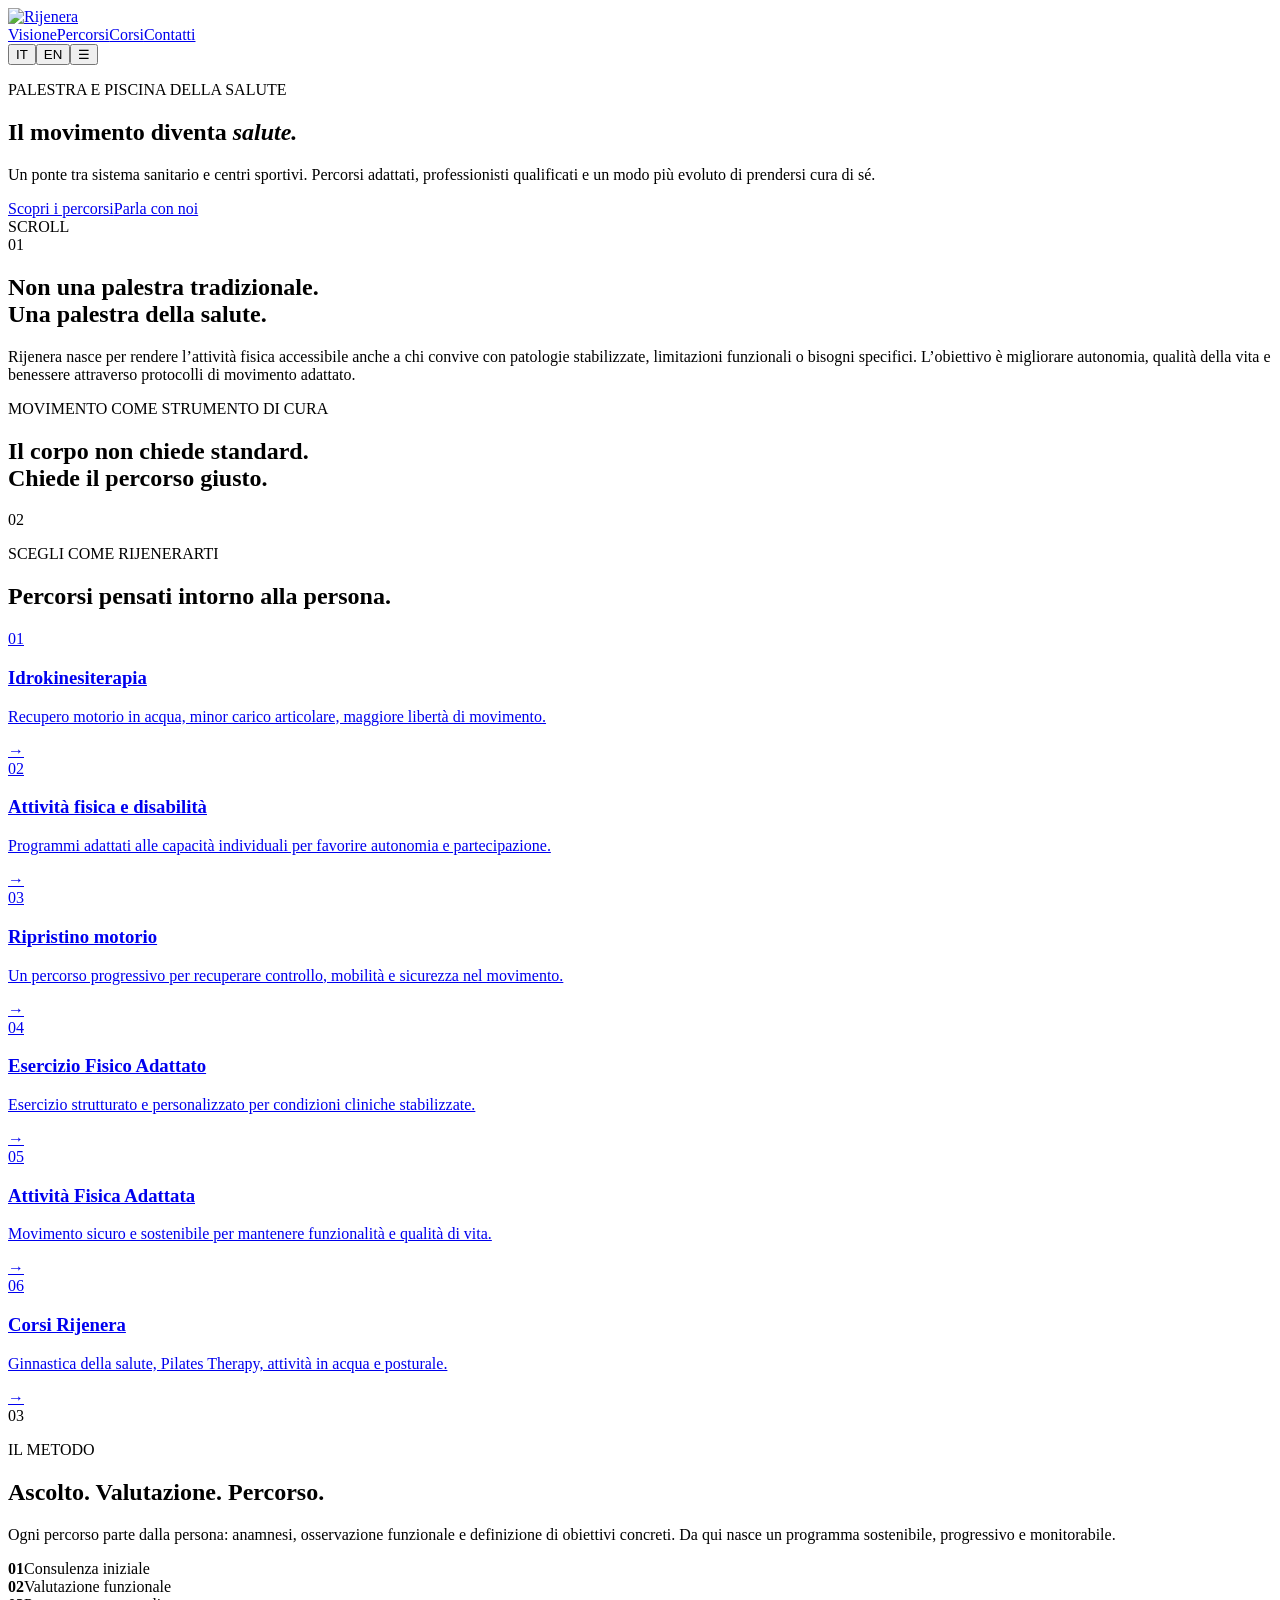
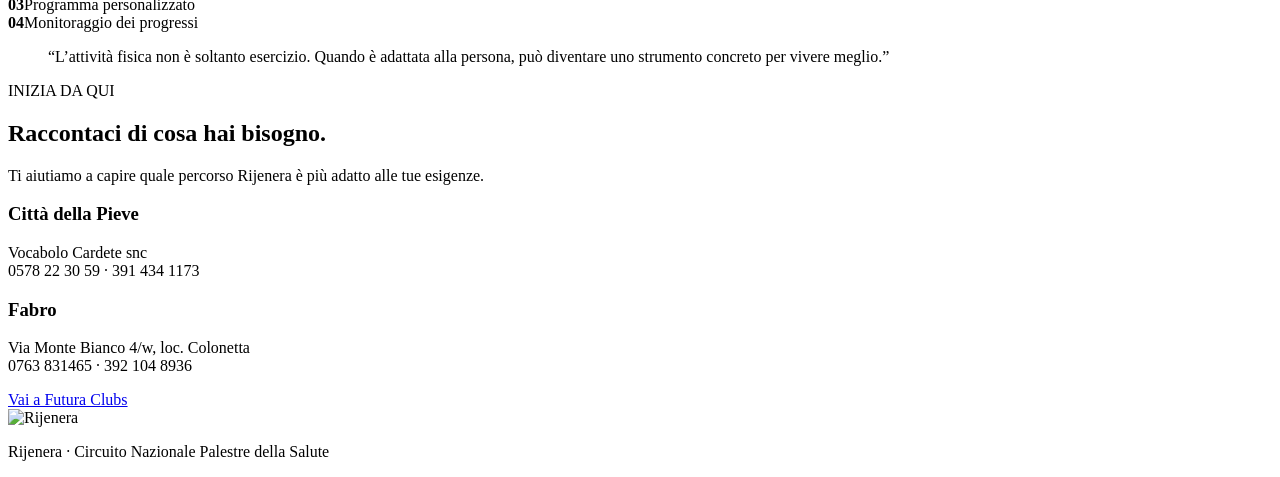
==== index.html @ 52d04d2e "Create Rijenera bilingual immersive homepage" ====
<!doctype html><html lang="it"><head><meta charset="utf-8"><meta name="viewport" content="width=device-width,initial-scale=1"><meta name="description" content="Rijenera - Palestra e Piscina della Salute. Attività fisica adattata, esercizio fisico adattato, idrokinesiterapia e percorsi di ripristino motorio."><title>Rijenera | Palestra della Salute</title><link rel="preconnect" href="https://fonts.googleapis.com"><link rel="preconnect" href="https://fonts.gstatic.com" crossorigin><link href="https://fonts.googleapis.com/css2?family=Manrope:wght@400;500;600;700;800&family=Playfair+Display:ital,wght@0,700;1,700&display=swap" rel="stylesheet"><link rel="stylesheet" href="assets/css/style.css"></head><body><header class="site-header"><a class="brand" href="index.html"><img src="assets/img/rijenera-logo.svg" alt="Rijenera"></a><nav class="desktop-nav"><a href="#vision" data-i18n="nav_vision">Visione</a><a href="#percorsi" data-i18n="nav_paths">Percorsi</a><a href="corsi.html" data-i18n="nav_courses">Corsi</a><a href="#contatti" data-i18n="nav_contact">Contatti</a></nav><div class="header-actions"><button class="lang active" data-lang="it">IT</button><button class="lang" data-lang="en">EN</button><button class="menu-toggle" aria-label="Menu">☰</button></div></header><main><section class="hero"><div class="hero-media" aria-hidden="true"></div><div class="hero-overlay"></div><div class="hero-content reveal"><p class="eyebrow" data-i18n="hero_eyebrow">PALESTRA E PISCINA DELLA SALUTE</p><h1 data-i18n="hero_title">Il movimento diventa <em>salute.</em></h1><p class="hero-copy" data-i18n="hero_text">Un ponte tra sistema sanitario e centri sportivi. Percorsi adattati, professionisti qualificati e un modo più evoluto di prendersi cura di sé.</p><div class="hero-cta"><a class="btn btn-primary" href="#percorsi" data-i18n="hero_cta1">Scopri i percorsi</a><a class="btn btn-ghost" href="#contatti" data-i18n="hero_cta2">Parla con noi</a></div></div><div class="scroll-cue">SCROLL</div></section><section id="vision" class="statement section-pad"><div class="statement-grid"><div class="reveal"><span class="section-index">01</span><h2 data-i18n="vision_title">Non una palestra tradizionale.<br><span>Una palestra della salute.</span></h2></div><div class="reveal delay"><p data-i18n="vision_text">Rijenera nasce per rendere l’attività fisica accessibile anche a chi convive con patologie stabilizzate, limitazioni funzionali o bisogni specifici. L’obiettivo è migliorare autonomia, qualità della vita e benessere attraverso protocolli di movimento adattato.</p></div></div></section><section class="parallax-band" style="--bg:url('https://images.unsplash.com/photo-1576091160399-112ba8d25d1d?auto=format&fit=crop&w=1800&q=85')"><div class="band-overlay"></div><div class="band-copy reveal"><p class="eyebrow" data-i18n="band_eyebrow">MOVIMENTO COME STRUMENTO DI CURA</p><h2 data-i18n="band_title">Il corpo non chiede standard.<br>Chiede il percorso giusto.</h2></div></section><section id="percorsi" class="paths section-pad"><div class="section-head reveal"><span class="section-index">02</span><p class="eyebrow" data-i18n="paths_eyebrow">SCEGLI COME RIJENERARTI</p><h2 data-i18n="paths_title">Percorsi pensati intorno alla persona.</h2></div><div class="cards"><a class="path-card reveal" href="idrokinesiterapia.html"><div class="card-img" style="background-image:url('https://images.unsplash.com/photo-1600965962102-9d260a71890d?auto=format&fit=crop&w=1200&q=85')"></div><div class="card-body"><span>01</span><h3 data-i18n="card_hydro">Idrokinesiterapia</h3><p data-i18n="card_hydro_text">Recupero motorio in acqua, minor carico articolare, maggiore libertà di movimento.</p><strong>→</strong></div></a><a class="path-card reveal delay" href="disabilita.html"><div class="card-img" style="background-image:url('https://images.unsplash.com/photo-1571019614242-c5c5dee9f50b?auto=format&fit=crop&w=1200&q=85')"></div><div class="card-body"><span>02</span><h3 data-i18n="card_disability">Attività fisica e disabilità</h3><p data-i18n="card_disability_text">Programmi adattati alle capacità individuali per favorire autonomia e partecipazione.</p><strong>→</strong></div></a><a class="path-card reveal" href="ripristino-motorio.html"><div class="card-img" style="background-image:url('https://images.unsplash.com/photo-1518611012118-696072aa579a?auto=format&fit=crop&w=1200&q=85')"></div><div class="card-body"><span>03</span><h3 data-i18n="card_motor">Ripristino motorio</h3><p data-i18n="card_motor_text">Un percorso progressivo per recuperare controllo, mobilità e sicurezza nel movimento.</p><strong>→</strong></div></a><a class="path-card reveal delay" href="efa.html"><div class="card-img" style="background-image:url('https://images.unsplash.com/photo-1517836357463-d25dfeac3438?auto=format&fit=crop&w=1200&q=85')"></div><div class="card-body"><span>04</span><h3 data-i18n="card_efa">Esercizio Fisico Adattato</h3><p data-i18n="card_efa_text">Esercizio strutturato e personalizzato per condizioni cliniche stabilizzate.</p><strong>→</strong></div></a><a class="path-card reveal" href="afa.html"><div class="card-img" style="background-image:url('https://images.unsplash.com/photo-1549576490-b0b4831ef60a?auto=format&fit=crop&w=1200&q=85')"></div><div class="card-body"><span>05</span><h3 data-i18n="card_afa">Attività Fisica Adattata</h3><p data-i18n="card_afa_text">Movimento sicuro e sostenibile per mantenere funzionalità e qualità di vita.</p><strong>→</strong></div></a><a class="path-card reveal delay" href="corsi.html"><div class="card-img" style="background-image:url('https://images.unsplash.com/photo-1571019613454-1cb2f99b2d8b?auto=format&fit=crop&w=1200&q=85')"></div><div class="card-body"><span>06</span><h3 data-i18n="card_courses">Corsi Rijenera</h3><p data-i18n="card_courses_text">Ginnastica della salute, Pilates Therapy, attività in acqua e posturale.</p><strong>→</strong></div></a></div></section><section class="split-feature"><div class="split-img" style="background-image:url('https://images.unsplash.com/photo-1573497491208-6b1acb260507?auto=format&fit=crop&w=1400&q=85')"></div><div class="split-copy reveal"><span class="section-index">03</span><p class="eyebrow" data-i18n="method_eyebrow">IL METODO</p><h2 data-i18n="method_title">Ascolto. Valutazione. Percorso.</h2><p data-i18n="method_text">Ogni percorso parte dalla persona: anamnesi, osservazione funzionale e definizione di obiettivi concreti. Da qui nasce un programma sostenibile, progressivo e monitorabile.</p><div class="method-list"><div><b>01</b><span data-i18n="method_1">Consulenza iniziale</span></div><div><b>02</b><span data-i18n="method_2">Valutazione funzionale</span></div><div><b>03</b><span data-i18n="method_3">Programma personalizzato</span></div><div><b>04</b><span data-i18n="method_4">Monitoraggio dei progressi</span></div></div></div></section><section class="quote-section section-pad"><blockquote class="reveal" data-i18n="quote">“L’attività fisica non è soltanto esercizio. Quando è adattata alla persona, può diventare uno strumento concreto per vivere meglio.”</blockquote></section><section id="contatti" class="contact section-pad"><div class="contact-grid"><div class="reveal"><p class="eyebrow" data-i18n="contact_eyebrow">INIZIA DA QUI</p><h2 data-i18n="contact_title">Raccontaci di cosa hai bisogno.</h2><p data-i18n="contact_text">Ti aiutiamo a capire quale percorso Rijenera è più adatto alle tue esigenze.</p></div><div class="locations reveal delay"><div><h3>Città della Pieve</h3><p>Vocabolo Cardete snc<br>0578 22 30 59 · 391 434 1173</p></div><div><h3>Fabro</h3><p>Via Monte Bianco 4/w, loc. Colonetta<br>0763 831465 · 392 104 8936</p></div><a class="btn btn-primary" href="https://www.futuraclubs.it" target="_blank" rel="noopener" data-i18n="contact_cta">Vai a Futura Clubs</a></div></div></section></main><footer><img src="assets/img/rijenera-logo.svg" alt="Rijenera"><p>Rijenera · Circuito Nazionale Palestre della Salute</p></footer><script src="assets/js/app.js"></script></body></html>
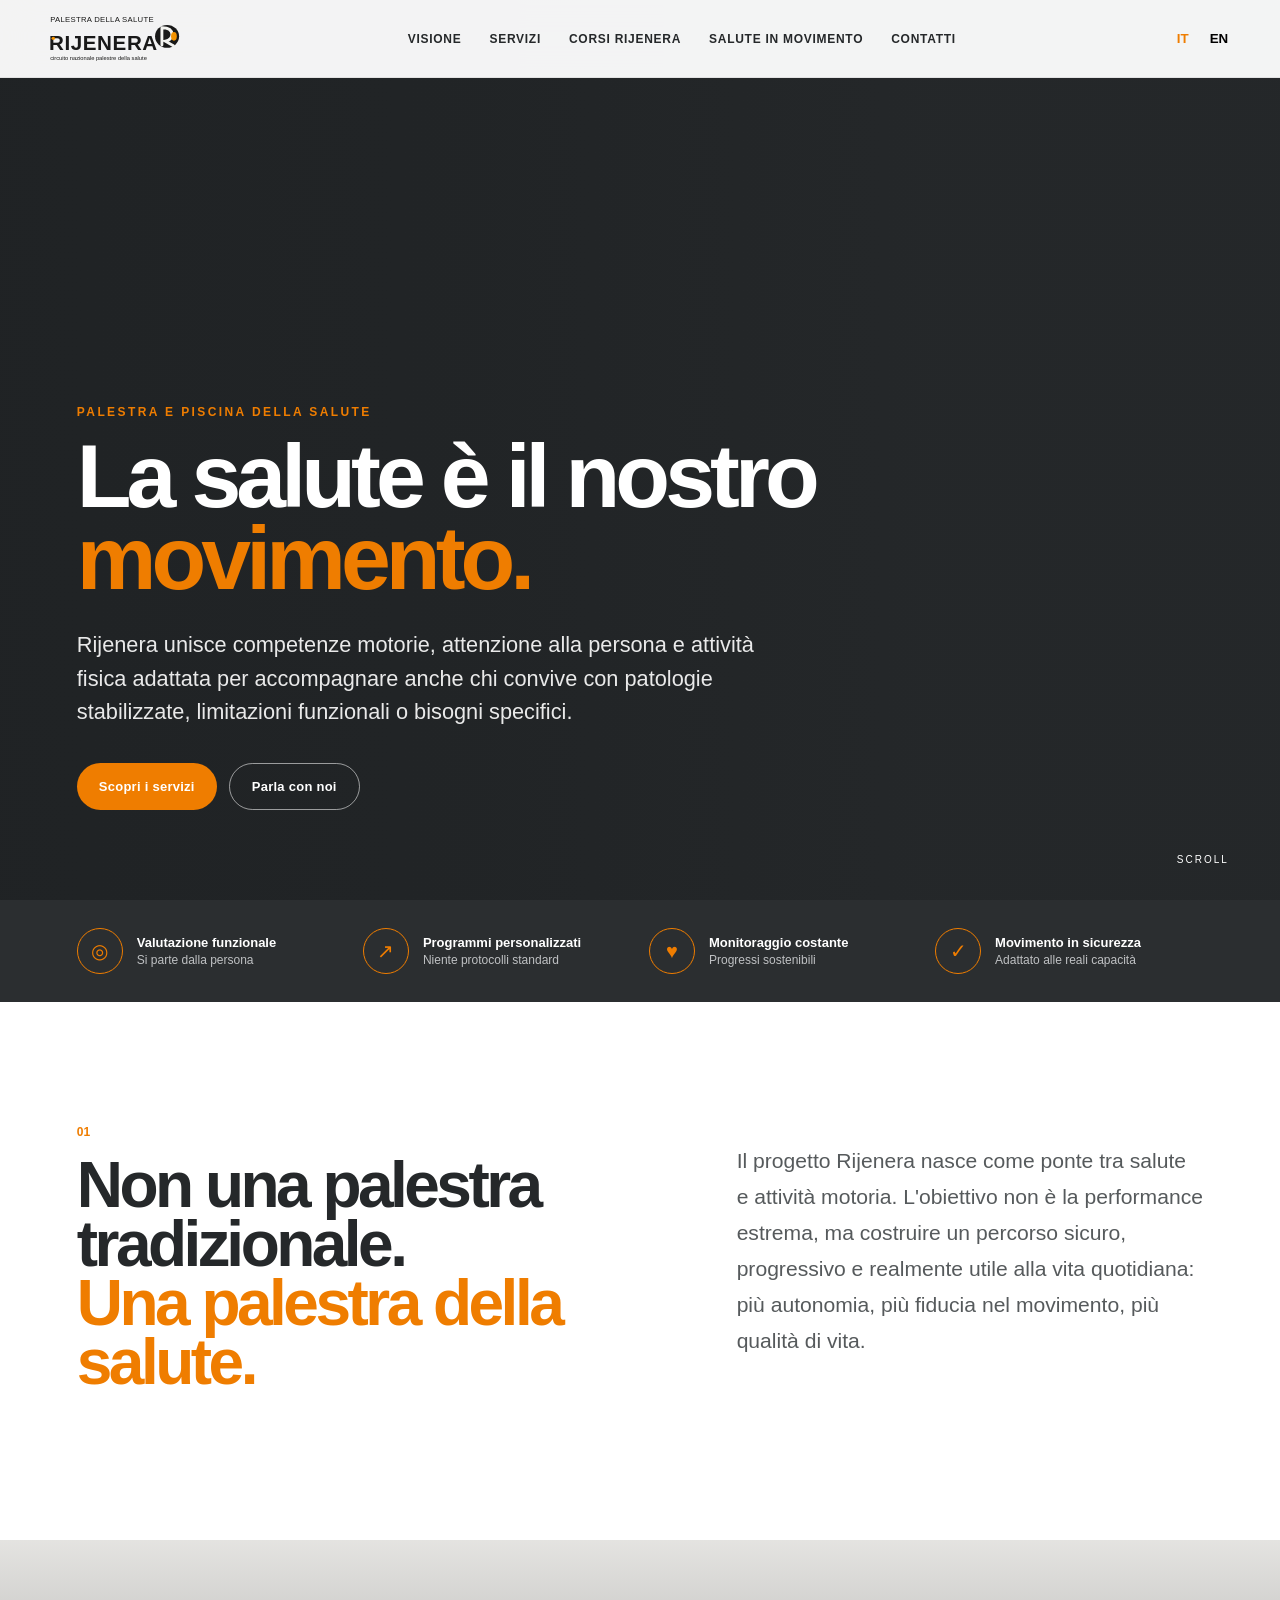
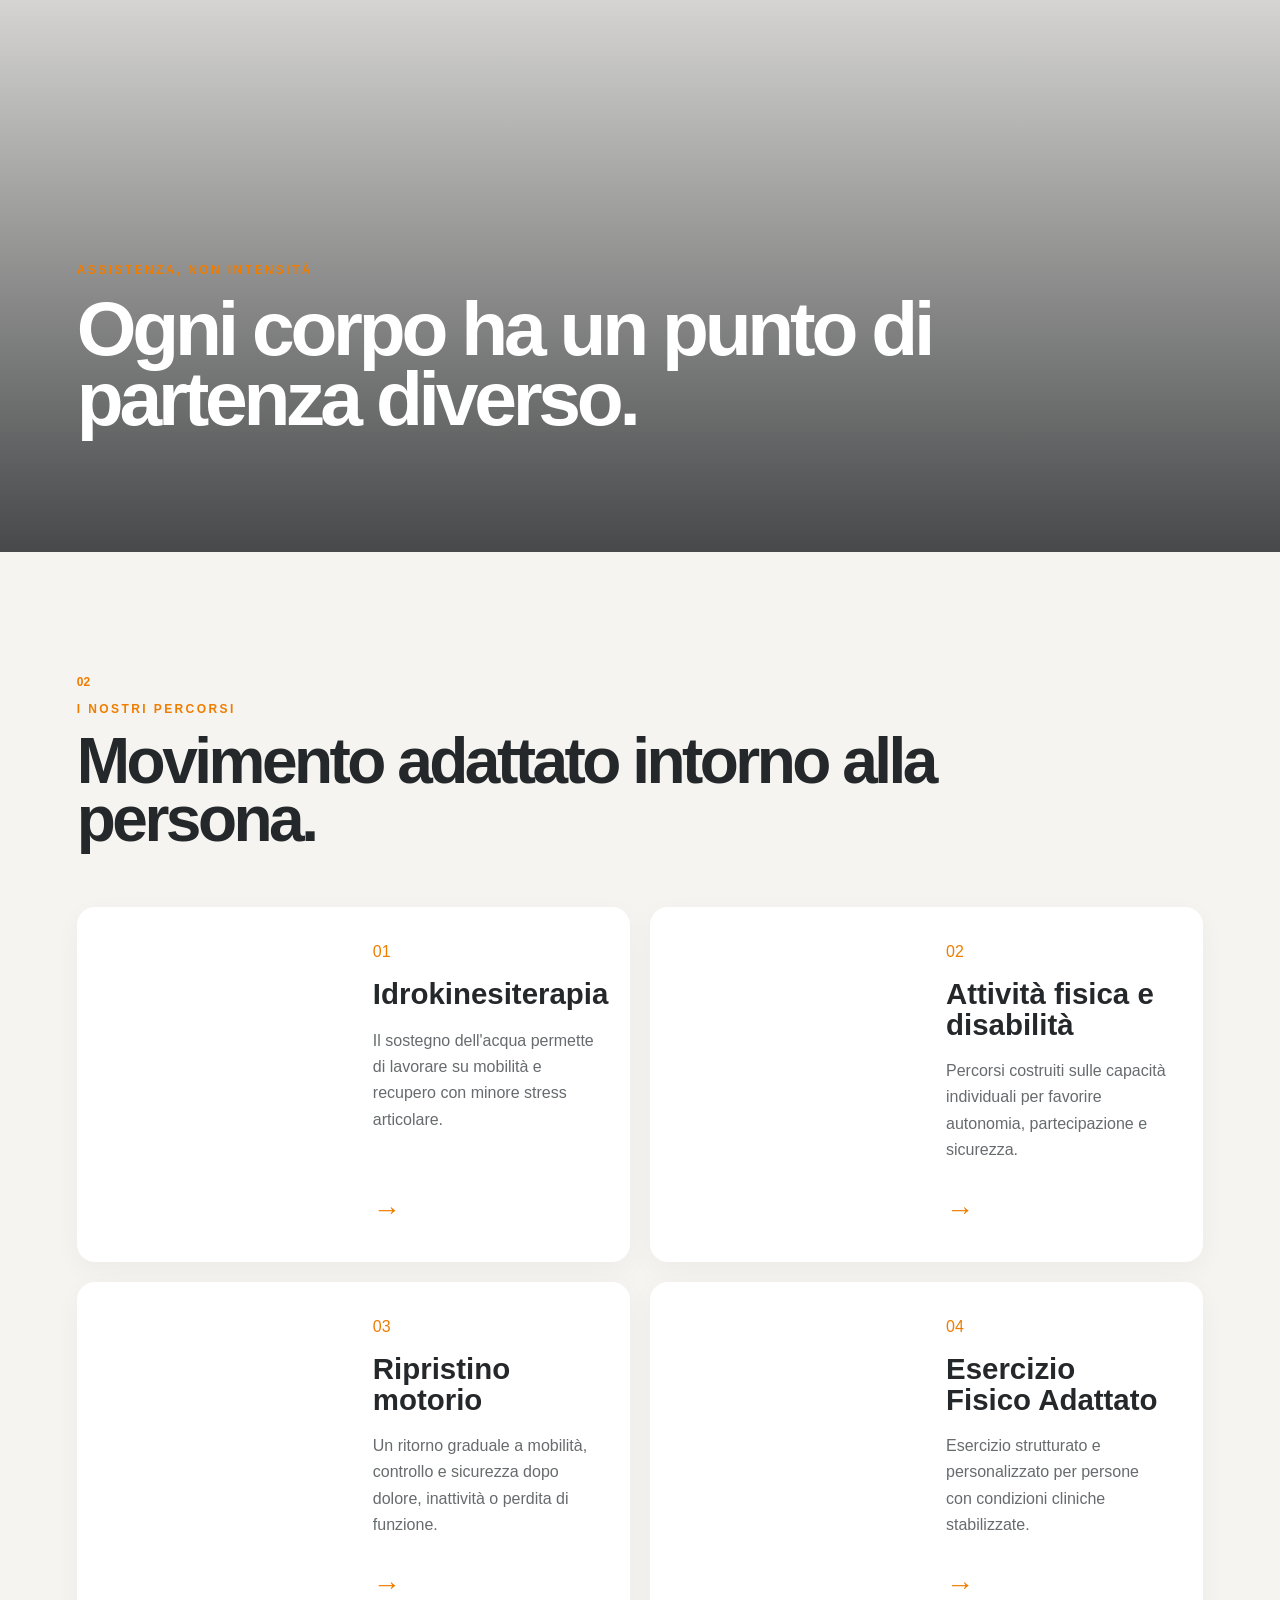
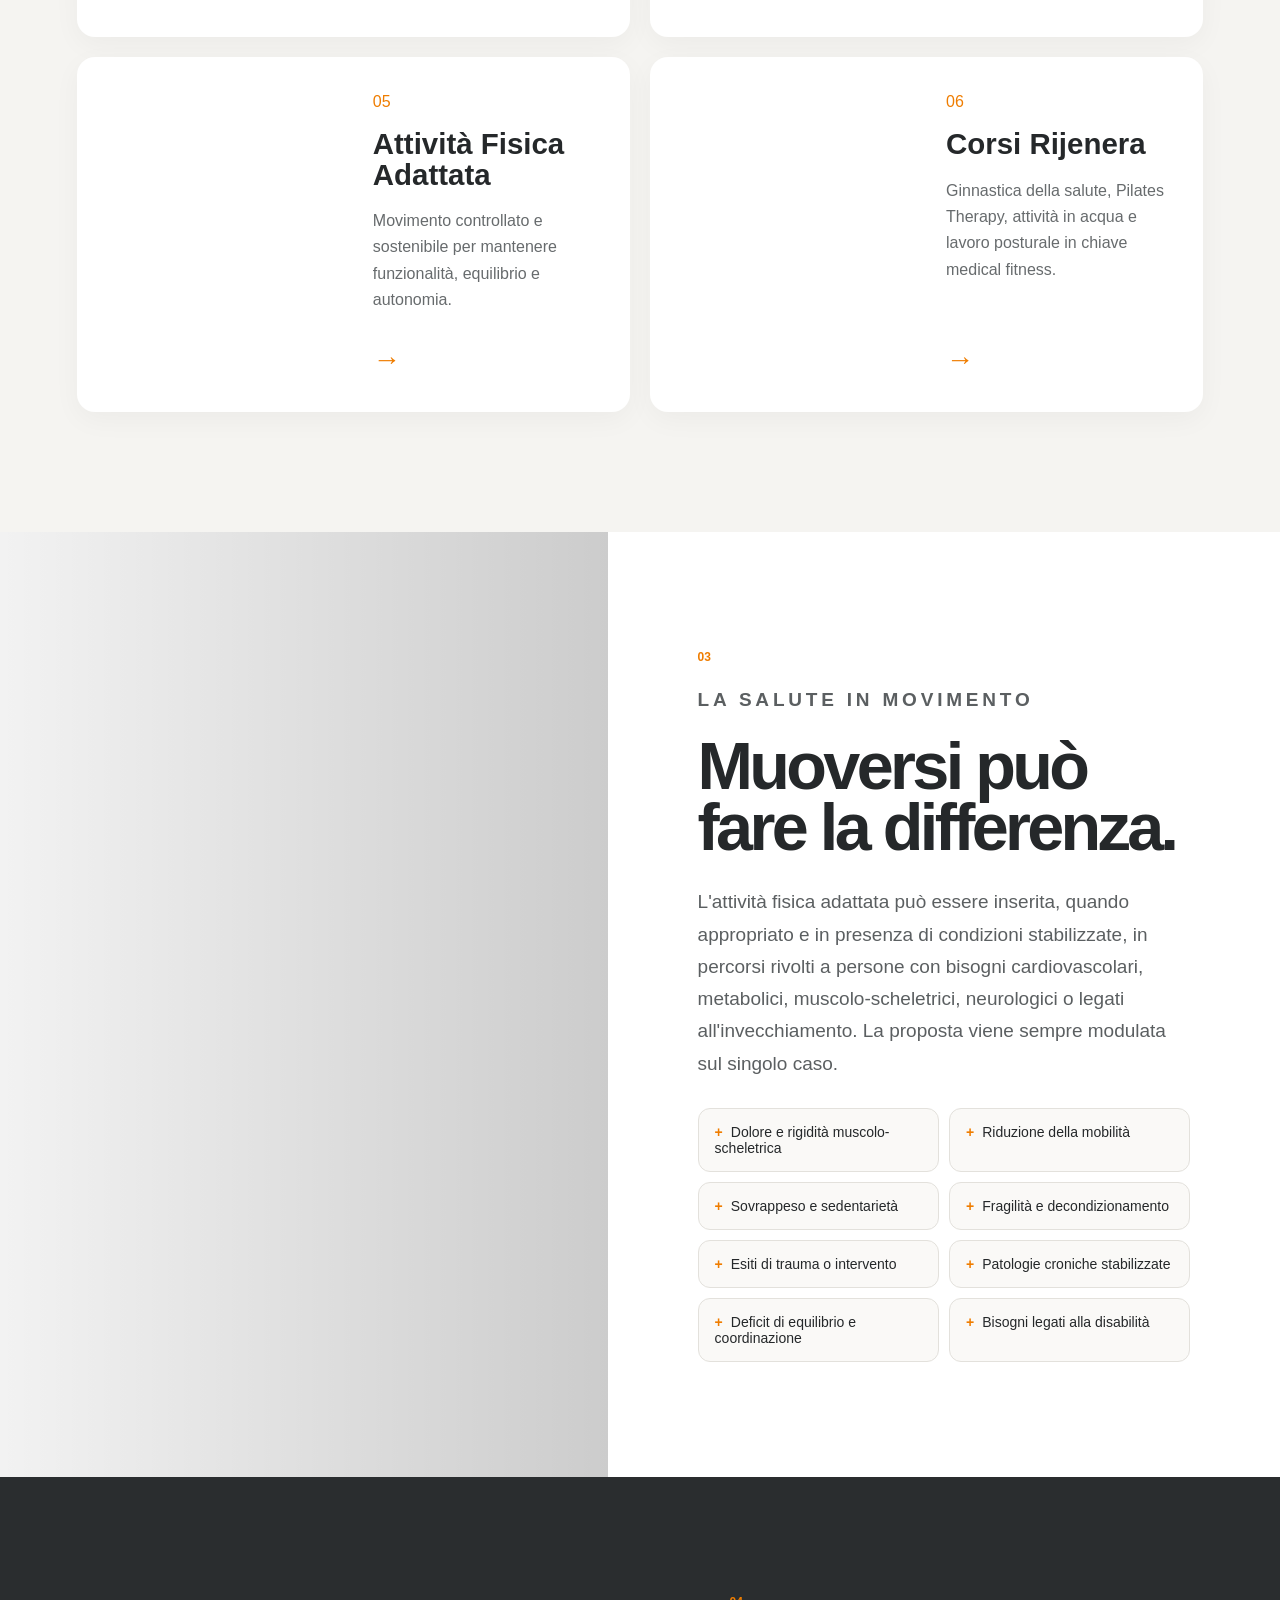
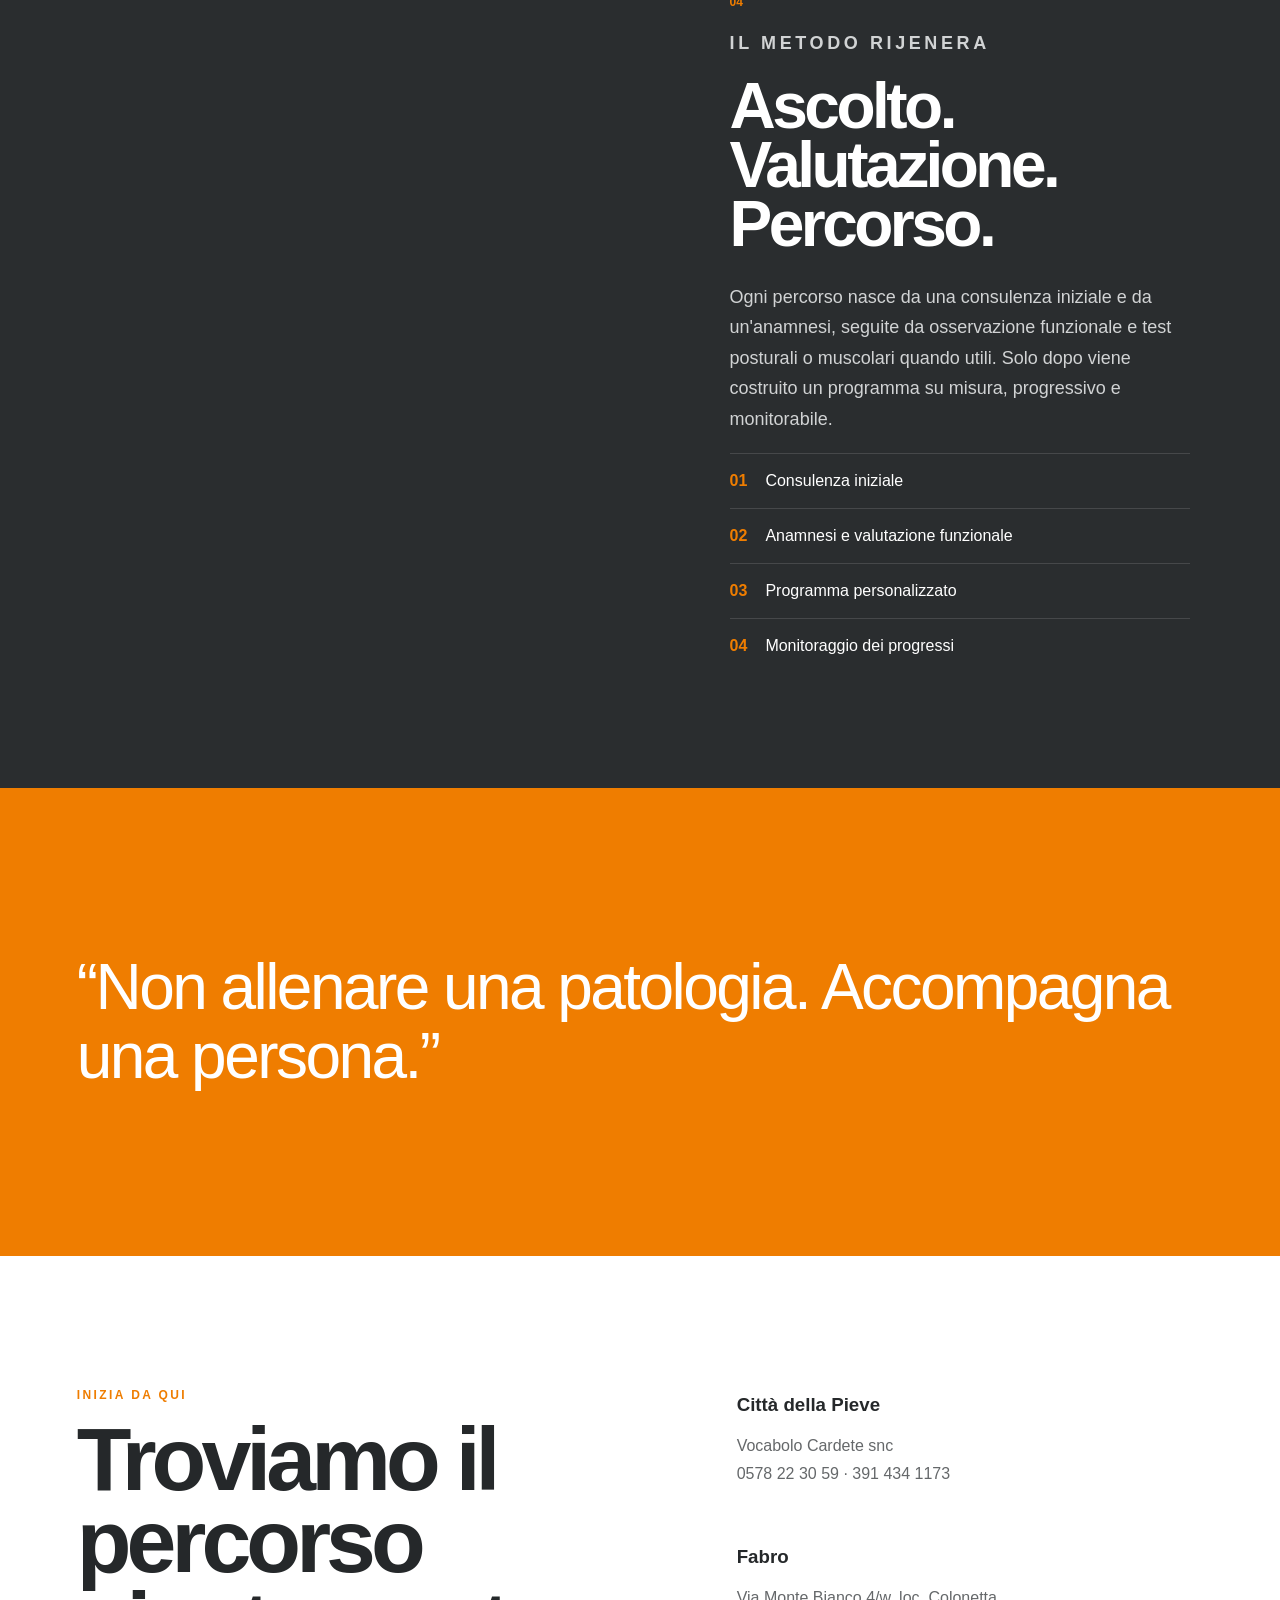
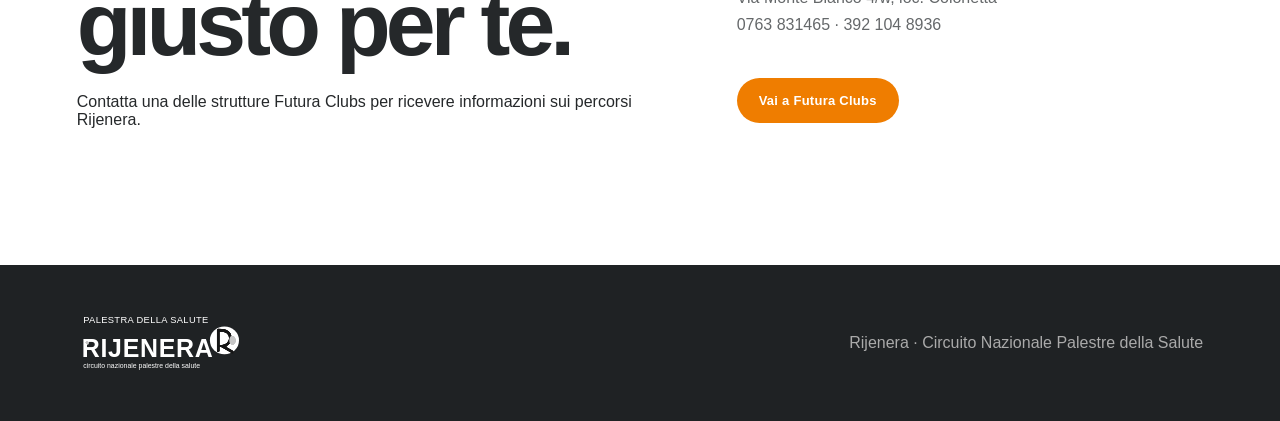
==== commit 08e08cca: "Rebuild homepage around assisted wellness and health movement" ====
--- a/index.html
+++ b/index.html
@@ -1 +1 @@
-<!doctype html><html lang="it"><head><meta charset="utf-8"><meta name="viewport" content="width=device-width,initial-scale=1"><meta name="description" content="Rijenera - Palestra e Piscina della Salute. Attività fisica adattata, esercizio fisico adattato, idrokinesiterapia e percorsi di ripristino motorio."><title>Rijenera | Palestra della Salute</title><link rel="preconnect" href="https://fonts.googleapis.com"><link rel="preconnect" href="https://fonts.gstatic.com" crossorigin><link href="https://fonts.googleapis.com/css2?family=Manrope:wght@400;500;600;700;800&family=Playfair+Display:ital,wght@0,700;1,700&display=swap" rel="stylesheet"><link rel="stylesheet" href="assets/css/style.css"></head><body><header class="site-header"><a class="brand" href="index.html"><img src="assets/img/rijenera-logo.svg" alt="Rijenera"></a><nav class="desktop-nav"><a href="#vision" data-i18n="nav_vision">Visione</a><a href="#percorsi" data-i18n="nav_paths">Percorsi</a><a href="corsi.html" data-i18n="nav_courses">Corsi</a><a href="#contatti" data-i18n="nav_contact">Contatti</a></nav><div class="header-actions"><button class="lang active" data-lang="it">IT</button><button class="lang" data-lang="en">EN</button><button class="menu-toggle" aria-label="Menu">☰</button></div></header><main><section class="hero"><div class="hero-media" aria-hidden="true"></div><div class="hero-overlay"></div><div class="hero-content reveal"><p class="eyebrow" data-i18n="hero_eyebrow">PALESTRA E PISCINA DELLA SALUTE</p><h1 data-i18n="hero_title">Il movimento diventa <em>salute.</em></h1><p class="hero-copy" data-i18n="hero_text">Un ponte tra sistema sanitario e centri sportivi. Percorsi adattati, professionisti qualificati e un modo più evoluto di prendersi cura di sé.</p><div class="hero-cta"><a class="btn btn-primary" href="#percorsi" data-i18n="hero_cta1">Scopri i percorsi</a><a class="btn btn-ghost" href="#contatti" data-i18n="hero_cta2">Parla con noi</a></div></div><div class="scroll-cue">SCROLL</div></section><section id="vision" class="statement section-pad"><div class="statement-grid"><div class="reveal"><span class="section-index">01</span><h2 data-i18n="vision_title">Non una palestra tradizionale.<br><span>Una palestra della salute.</span></h2></div><div class="reveal delay"><p data-i18n="vision_text">Rijenera nasce per rendere l’attività fisica accessibile anche a chi convive con patologie stabilizzate, limitazioni funzionali o bisogni specifici. L’obiettivo è migliorare autonomia, qualità della vita e benessere attraverso protocolli di movimento adattato.</p></div></div></section><section class="parallax-band" style="--bg:url('https://images.unsplash.com/photo-1576091160399-112ba8d25d1d?auto=format&fit=crop&w=1800&q=85')"><div class="band-overlay"></div><div class="band-copy reveal"><p class="eyebrow" data-i18n="band_eyebrow">MOVIMENTO COME STRUMENTO DI CURA</p><h2 data-i18n="band_title">Il corpo non chiede standard.<br>Chiede il percorso giusto.</h2></div></section><section id="percorsi" class="paths section-pad"><div class="section-head reveal"><span class="section-index">02</span><p class="eyebrow" data-i18n="paths_eyebrow">SCEGLI COME RIJENERARTI</p><h2 data-i18n="paths_title">Percorsi pensati intorno alla persona.</h2></div><div class="cards"><a class="path-card reveal" href="idrokinesiterapia.html"><div class="card-img" style="background-image:url('https://images.unsplash.com/photo-1600965962102-9d260a71890d?auto=format&fit=crop&w=1200&q=85')"></div><div class="card-body"><span>01</span><h3 data-i18n="card_hydro">Idrokinesiterapia</h3><p data-i18n="card_hydro_text">Recupero motorio in acqua, minor carico articolare, maggiore libertà di movimento.</p><strong>→</strong></div></a><a class="path-card reveal delay" href="disabilita.html"><div class="card-img" style="background-image:url('https://images.unsplash.com/photo-1571019614242-c5c5dee9f50b?auto=format&fit=crop&w=1200&q=85')"></div><div class="card-body"><span>02</span><h3 data-i18n="card_disability">Attività fisica e disabilità</h3><p data-i18n="card_disability_text">Programmi adattati alle capacità individuali per favorire autonomia e partecipazione.</p><strong>→</strong></div></a><a class="path-card reveal" href="ripristino-motorio.html"><div class="card-img" style="background-image:url('https://images.unsplash.com/photo-1518611012118-696072aa579a?auto=format&fit=crop&w=1200&q=85')"></div><div class="card-body"><span>03</span><h3 data-i18n="card_motor">Ripristino motorio</h3><p data-i18n="card_motor_text">Un percorso progressivo per recuperare controllo, mobilità e sicurezza nel movimento.</p><strong>→</strong></div></a><a class="path-card reveal delay" href="efa.html"><div class="card-img" style="background-image:url('https://images.unsplash.com/photo-1517836357463-d25dfeac3438?auto=format&fit=crop&w=1200&q=85')"></div><div class="card-body"><span>04</span><h3 data-i18n="card_efa">Esercizio Fisico Adattato</h3><p data-i18n="card_efa_text">Esercizio strutturato e personalizzato per condizioni cliniche stabilizzate.</p><strong>→</strong></div></a><a class="path-card reveal" href="afa.html"><div class="card-img" style="background-image:url('https://images.unsplash.com/photo-1549576490-b0b4831ef60a?auto=format&fit=crop&w=1200&q=85')"></div><div class="card-body"><span>05</span><h3 data-i18n="card_afa">Attività Fisica Adattata</h3><p data-i18n="card_afa_text">Movimento sicuro e sostenibile per mantenere funzionalità e qualità di vita.</p><strong>→</strong></div></a><a class="path-card reveal delay" href="corsi.html"><div class="card-img" style="background-image:url('https://images.unsplash.com/photo-1571019613454-1cb2f99b2d8b?auto=format&fit=crop&w=1200&q=85')"></div><div class="card-body"><span>06</span><h3 data-i18n="card_courses">Corsi Rijenera</h3><p data-i18n="card_courses_text">Ginnastica della salute, Pilates Therapy, attività in acqua e posturale.</p><strong>→</strong></div></a></div></section><section class="split-feature"><div class="split-img" style="background-image:url('https://images.unsplash.com/photo-1573497491208-6b1acb260507?auto=format&fit=crop&w=1400&q=85')"></div><div class="split-copy reveal"><span class="section-index">03</span><p class="eyebrow" data-i18n="method_eyebrow">IL METODO</p><h2 data-i18n="method_title">Ascolto. Valutazione. Percorso.</h2><p data-i18n="method_text">Ogni percorso parte dalla persona: anamnesi, osservazione funzionale e definizione di obiettivi concreti. Da qui nasce un programma sostenibile, progressivo e monitorabile.</p><div class="method-list"><div><b>01</b><span data-i18n="method_1">Consulenza iniziale</span></div><div><b>02</b><span data-i18n="method_2">Valutazione funzionale</span></div><div><b>03</b><span data-i18n="method_3">Programma personalizzato</span></div><div><b>04</b><span data-i18n="method_4">Monitoraggio dei progressi</span></div></div></div></section><section class="quote-section section-pad"><blockquote class="reveal" data-i18n="quote">“L’attività fisica non è soltanto esercizio. Quando è adattata alla persona, può diventare uno strumento concreto per vivere meglio.”</blockquote></section><section id="contatti" class="contact section-pad"><div class="contact-grid"><div class="reveal"><p class="eyebrow" data-i18n="contact_eyebrow">INIZIA DA QUI</p><h2 data-i18n="contact_title">Raccontaci di cosa hai bisogno.</h2><p data-i18n="contact_text">Ti aiutiamo a capire quale percorso Rijenera è più adatto alle tue esigenze.</p></div><div class="locations reveal delay"><div><h3>Città della Pieve</h3><p>Vocabolo Cardete snc<br>0578 22 30 59 · 391 434 1173</p></div><div><h3>Fabro</h3><p>Via Monte Bianco 4/w, loc. Colonetta<br>0763 831465 · 392 104 8936</p></div><a class="btn btn-primary" href="https://www.futuraclubs.it" target="_blank" rel="noopener" data-i18n="contact_cta">Vai a Futura Clubs</a></div></div></section></main><footer><img src="assets/img/rijenera-logo.svg" alt="Rijenera"><p>Rijenera · Circuito Nazionale Palestre della Salute</p></footer><script src="assets/js/app.js"></script></body></html>+<!doctype html><html lang="it"><head><meta charset="utf-8"><meta name="viewport" content="width=device-width,initial-scale=1"><meta name="description" content="Rijenera - Palestra e Piscina della Salute. Attività fisica adattata, esercizio fisico adattato, idrokinesiterapia e percorsi di ripristino motorio."><title>Rijenera | Palestra della Salute</title><link rel="stylesheet" href="assets/css/style.css"></head><body><header class="site-header"><a class="brand" href="index.html"><img src="assets/img/rijenera-logo.svg" alt="Rijenera"></a><nav class="desktop-nav"><a href="#vision" data-it="Visione" data-en="Vision">Visione</a><a href="#percorsi" data-it="Servizi" data-en="Services">Servizi</a><a href="corsi.html" data-it="Corsi Rijenera" data-en="Rijenera classes">Corsi Rijenera</a><a href="#salute" data-it="Salute in movimento" data-en="Health in motion">Salute in movimento</a><a href="#contatti" data-it="Contatti" data-en="Contact">Contatti</a></nav><div class="header-actions"><button class="lang active" data-lang="it">IT</button><button class="lang" data-lang="en">EN</button><button class="menu-toggle" aria-label="Menu">☰</button></div></header><main><section class="hero"><div class="hero-media"></div><div class="hero-overlay"></div><div class="hero-content reveal"><p class="eyebrow" data-it="PALESTRA E PISCINA DELLA SALUTE" data-en="HEALTH GYM & POOL">PALESTRA E PISCINA DELLA SALUTE</p><h1 data-it="La salute è il nostro <em>movimento.</em>" data-en="Health is our <em>movement.</em>">La salute è il nostro <em>movimento.</em></h1><p class="hero-copy" data-it="Rijenera unisce competenze motorie, attenzione alla persona e attività fisica adattata per accompagnare anche chi convive con patologie stabilizzate, limitazioni funzionali o bisogni specifici." data-en="Rijenera combines movement expertise, personal care and adapted physical activity to support people living with stable conditions, functional limitations or specific needs.">Rijenera unisce competenze motorie, attenzione alla persona e attività fisica adattata per accompagnare anche chi convive con patologie stabilizzate, limitazioni funzionali o bisogni specifici.</p><div class="hero-cta"><a class="btn btn-primary" href="#percorsi" data-it="Scopri i servizi" data-en="Explore services">Scopri i servizi</a><a class="btn btn-ghost" href="#contatti" data-it="Parla con noi" data-en="Talk to us">Parla con noi</a></div></div><div class="scroll-cue">SCROLL</div></section><section class="care-strip"><div class="care-item"><div class="care-icon">◎</div><div><b data-it="Valutazione funzionale" data-en="Functional assessment">Valutazione funzionale</b><span data-it="Si parte dalla persona" data-en="We start from the person">Si parte dalla persona</span></div></div><div class="care-item"><div class="care-icon">↗</div><div><b data-it="Programmi personalizzati" data-en="Personalized programs">Programmi personalizzati</b><span data-it="Niente protocolli standard" data-en="No standard programs">Niente protocolli standard</span></div></div><div class="care-item"><div class="care-icon">♥</div><div><b data-it="Monitoraggio costante" data-en="Ongoing monitoring">Monitoraggio costante</b><span data-it="Progressi sostenibili" data-en="Sustainable progress">Progressi sostenibili</span></div></div><div class="care-item"><div class="care-icon">✓</div><div><b data-it="Movimento in sicurezza" data-en="Safe movement">Movimento in sicurezza</b><span data-it="Adattato alle reali capacità" data-en="Adapted to real abilities">Adattato alle reali capacità</span></div></div></section><section id="vision" class="statement section-pad"><div class="statement-grid"><div class="reveal"><span class="section-index">01</span><h2 data-it="Non una palestra tradizionale.<br><span>Una palestra della salute.</span>" data-en="Not a traditional gym.<br><span>A health gym.</span>">Non una palestra tradizionale.<br><span>Una palestra della salute.</span></h2></div><div class="reveal delay"><p data-it="Il progetto Rijenera nasce come ponte tra salute e attività motoria. L'obiettivo non è la performance estrema, ma costruire un percorso sicuro, progressivo e realmente utile alla vita quotidiana: più autonomia, più fiducia nel movimento, più qualità di vita." data-en="Rijenera is designed as a bridge between health and movement. The goal is not extreme performance, but a safe, progressive path that is genuinely useful in daily life: more autonomy, more confidence in movement and a better quality of life.">Il progetto Rijenera nasce come ponte tra salute e attività motoria. L'obiettivo non è la performance estrema, ma costruire un percorso sicuro, progressivo e realmente utile alla vita quotidiana: più autonomia, più fiducia nel movimento, più qualità di vita.</p></div></div></section><section class="parallax-band" style="--bg:url('https://plus.unsplash.com/premium_photo-1681996663607-d47cf11205cb?auto=format&fit=crop&w=2000&q=82')"><div class="band-overlay"></div><div class="band-copy reveal"><p class="eyebrow" data-it="ASSISTENZA, NON INTENSITÀ" data-en="SUPPORT, NOT INTENSITY">ASSISTENZA, NON INTENSITÀ</p><h2 data-it="Ogni corpo ha un punto di partenza diverso." data-en="Every body has a different starting point.">Ogni corpo ha un punto di partenza diverso.</h2></div></section><section id="percorsi" class="paths section-pad"><div class="section-head reveal"><span class="section-index">02</span><p class="eyebrow" data-it="I NOSTRI PERCORSI" data-en="OUR PROGRAMS">I NOSTRI PERCORSI</p><h2 data-it="Movimento adattato intorno alla persona." data-en="Adapted movement built around the person.">Movimento adattato intorno alla persona.</h2></div><div class="cards"><a class="path-card reveal" href="idrokinesiterapia.html"><div class="card-img" style="background-image:url('https://plus.unsplash.com/premium_photo-1678986646040-0a0cffd41312?auto=format&fit=crop&w=1200&q=82')"></div><div class="card-body"><span>01</span><h3 data-it="Idrokinesiterapia" data-en="Hydrokinesitherapy">Idrokinesiterapia</h3><p data-it="Il sostegno dell'acqua permette di lavorare su mobilità e recupero con minore stress articolare." data-en="Water support enables mobility and recovery work with reduced joint stress.">Il sostegno dell'acqua permette di lavorare su mobilità e recupero con minore stress articolare.</p><strong>→</strong></div></a><a class="path-card reveal delay" href="disabilita.html"><div class="card-img" style="background-image:url('https://plus.unsplash.com/premium_photo-1664910482078-00b93212bc6e?auto=format&fit=crop&w=1200&q=82')"></div><div class="card-body"><span>02</span><h3 data-it="Attività fisica e disabilità" data-en="Physical activity & disability">Attività fisica e disabilità</h3><p data-it="Percorsi costruiti sulle capacità individuali per favorire autonomia, partecipazione e sicurezza." data-en="Programs built around individual abilities to support autonomy, participation and safety.">Percorsi costruiti sulle capacità individuali per favorire autonomia, partecipazione e sicurezza.</p><strong>→</strong></div></a><a class="path-card reveal" href="ripristino-motorio.html"><div class="card-img" style="background-image:url('https://plus.unsplash.com/premium_photo-1663052427377-3f41fde11508?auto=format&fit=crop&w=1200&q=82')"></div><div class="card-body"><span>03</span><h3 data-it="Ripristino motorio" data-en="Motor recovery">Ripristino motorio</h3><p data-it="Un ritorno graduale a mobilità, controllo e sicurezza dopo dolore, inattività o perdita di funzione." data-en="A gradual return to mobility, control and confidence after pain, inactivity or loss of function.">Un ritorno graduale a mobilità, controllo e sicurezza dopo dolore, inattività o perdita di funzione.</p><strong>→</strong></div></a><a class="path-card reveal delay" href="efa.html"><div class="card-img" style="background-image:url('https://plus.unsplash.com/premium_photo-1663091914001-c07dfd5938ca?auto=format&fit=crop&w=1200&q=82')"></div><div class="card-body"><span>04</span><h3 data-it="Esercizio Fisico Adattato" data-en="Adapted Physical Exercise">Esercizio Fisico Adattato</h3><p data-it="Esercizio strutturato e personalizzato per persone con condizioni cliniche stabilizzate." data-en="Structured and personalized exercise for people with stable clinical conditions.">Esercizio strutturato e personalizzato per persone con condizioni cliniche stabilizzate.</p><strong>→</strong></div></a><a class="path-card reveal" href="afa.html"><div class="card-img" style="background-image:url('https://plus.unsplash.com/premium_photo-1681996663607-d47cf11205cb?auto=format&fit=crop&w=1200&q=82')"></div><div class="card-body"><span>05</span><h3 data-it="Attività Fisica Adattata" data-en="Adapted Physical Activity">Attività Fisica Adattata</h3><p data-it="Movimento controllato e sostenibile per mantenere funzionalità, equilibrio e autonomia." data-en="Controlled, sustainable movement to preserve function, balance and autonomy.">Movimento controllato e sostenibile per mantenere funzionalità, equilibrio e autonomia.</p><strong>→</strong></div></a><a class="path-card reveal delay" href="corsi.html"><div class="card-img" style="background-image:url('https://plus.unsplash.com/premium_photo-1663091914001-c07dfd5938ca?auto=format&fit=crop&w=1200&q=82')"></div><div class="card-body"><span>06</span><h3 data-it="Corsi Rijenera" data-en="Rijenera classes">Corsi Rijenera</h3><p data-it="Ginnastica della salute, Pilates Therapy, attività in acqua e lavoro posturale in chiave medical fitness." data-en="Health exercise, Pilates Therapy, water-based activity and postural work with a medical-fitness approach.">Ginnastica della salute, Pilates Therapy, attività in acqua e lavoro posturale in chiave medical fitness.</p><strong>→</strong></div></a></div></section><section id="salute" class="health-section"><div class="health-visual"></div><div class="health-copy reveal"><span class="section-index">03</span><p class="eyebrow" data-it="LA SALUTE IN MOVIMENTO" data-en="HEALTH IN MOTION">LA SALUTE IN MOVIMENTO</p><h2 data-it="Muoversi può fare la differenza." data-en="Movement can make a difference.">Muoversi può fare la differenza.</h2><p data-it="L'attività fisica adattata può essere inserita, quando appropriato e in presenza di condizioni stabilizzate, in percorsi rivolti a persone con bisogni cardiovascolari, metabolici, muscolo-scheletrici, neurologici o legati all'invecchiamento. La proposta viene sempre modulata sul singolo caso." data-en="When appropriate and in stable conditions, adapted physical activity can be included in programs for people with cardiovascular, metabolic, musculoskeletal, neurological or age-related needs. The program is always tailored to the individual.">L'attività fisica adattata può essere inserita, quando appropriato e in presenza di condizioni stabilizzate, in percorsi rivolti a persone con bisogni cardiovascolari, metabolici, muscolo-scheletrici, neurologici o legati all'invecchiamento. La proposta viene sempre modulata sul singolo caso.</p><div class="condition-grid"><div class="condition" data-it="Dolore e rigidità muscolo-scheletrica" data-en="Musculoskeletal pain and stiffness">Dolore e rigidità muscolo-scheletrica</div><div class="condition" data-it="Riduzione della mobilità" data-en="Reduced mobility">Riduzione della mobilità</div><div class="condition" data-it="Sovrappeso e sedentarietà" data-en="Overweight and sedentary lifestyle">Sovrappeso e sedentarietà</div><div class="condition" data-it="Fragilità e decondizionamento" data-en="Frailty and deconditioning">Fragilità e decondizionamento</div><div class="condition" data-it="Esiti di trauma o intervento" data-en="Post-trauma or post-surgery recovery">Esiti di trauma o intervento</div><div class="condition" data-it="Patologie croniche stabilizzate" data-en="Stable chronic conditions">Patologie croniche stabilizzate</div><div class="condition" data-it="Deficit di equilibrio e coordinazione" data-en="Balance and coordination deficits">Deficit di equilibrio e coordinazione</div><div class="condition" data-it="Bisogni legati alla disabilità" data-en="Disability-related needs">Bisogni legati alla disabilità</div></div></div></section><section class="split-feature"><div class="split-img" style="background-image:url('https://plus.unsplash.com/premium_photo-1663052427377-3f41fde11508?auto=format&fit=crop&w=1600&q=82')"></div><div class="split-copy reveal"><span class="section-index">04</span><p class="eyebrow" data-it="IL METODO RIJENERA" data-en="THE RIJENERA METHOD">IL METODO RIJENERA</p><h2 data-it="Ascolto. Valutazione. Percorso." data-en="Listen. Assess. Build the path.">Ascolto. Valutazione. Percorso.</h2><p data-it="Ogni percorso nasce da una consulenza iniziale e da un'anamnesi, seguite da osservazione funzionale e test posturali o muscolari quando utili. Solo dopo viene costruito un programma su misura, progressivo e monitorabile." data-en="Every program begins with an initial consultation and history, followed by functional observation and postural or muscular tests when useful. Only then is a tailored, progressive and measurable program created.">Ogni percorso nasce da una consulenza iniziale e da un'anamnesi, seguite da osservazione funzionale e test posturali o muscolari quando utili. Solo dopo viene costruito un programma su misura, progressivo e monitorabile.</p><div class="method-list"><div><b>01</b><span data-it="Consulenza iniziale" data-en="Initial consultation">Consulenza iniziale</span></div><div><b>02</b><span data-it="Anamnesi e valutazione funzionale" data-en="History and functional assessment">Anamnesi e valutazione funzionale</span></div><div><b>03</b><span data-it="Programma personalizzato" data-en="Personalized program">Programma personalizzato</span></div><div><b>04</b><span data-it="Monitoraggio dei progressi" data-en="Progress monitoring">Monitoraggio dei progressi</span></div></div></div></section><section class="quote-section section-pad"><blockquote class="reveal" data-it="“Non allenare una patologia. Accompagna una persona.”" data-en="“Do not train a condition. Support a person.”">“Non allenare una patologia. Accompagna una persona.”</blockquote></section><section id="contatti" class="contact section-pad"><div class="contact-grid"><div class="reveal"><p class="eyebrow" data-it="INIZIA DA QUI" data-en="START HERE">INIZIA DA QUI</p><h2 data-it="Troviamo il percorso giusto per te." data-en="Let's find the right path for you.">Troviamo il percorso giusto per te.</h2><p data-it="Contatta una delle strutture Futura Clubs per ricevere informazioni sui percorsi Rijenera." data-en="Contact one of the Futura Clubs locations for information about Rijenera programs.">Contatta una delle strutture Futura Clubs per ricevere informazioni sui percorsi Rijenera.</p></div><div class="locations reveal delay"><div><h3>Città della Pieve</h3><p>Vocabolo Cardete snc<br>0578 22 30 59 · 391 434 1173</p></div><div><h3>Fabro</h3><p>Via Monte Bianco 4/w, loc. Colonetta<br>0763 831465 · 392 104 8936</p></div><a class="btn btn-primary" href="https://www.futuraclubs.it" target="_blank" rel="noopener" data-it="Vai a Futura Clubs" data-en="Visit Futura Clubs">Vai a Futura Clubs</a></div></div></section></main><footer><img src="assets/img/rijenera-logo.svg" alt="Rijenera"><p>Rijenera · Circuito Nazionale Palestre della Salute</p></footer><script src="assets/js/app.js"></script></body></html>
--- a/assets/css/style.css
+++ b/assets/css/style.css
@@ -0,0 +1 @@
+*{box-sizing:border-box}html{scroll-behavior:smooth}body{margin:0;font-family:Arial,Helvetica,sans-serif;background:#f5f4f1;color:#25282a}img{max-width:100%}a{color:inherit}.site-header{position:fixed;top:0;left:0;right:0;z-index:80;height:78px;display:flex;align-items:center;justify-content:space-between;padding:0 3.5vw;background:rgba(255,255,255,.95);backdrop-filter:blur(16px);border-bottom:1px solid rgba(30,30,30,.08);transition:.3s}.site-header.scrolled{box-shadow:0 10px 28px rgba(0,0,0,.06)}.brand img{height:53px;display:block}.desktop-nav{display:flex;align-items:center;gap:28px}.desktop-nav a{text-decoration:none;font-size:12px;font-weight:800;letter-spacing:.06em;text-transform:uppercase;position:relative}.desktop-nav a:after{content:"";position:absolute;left:0;right:100%;bottom:-8px;height:2px;background:#ef7d00;transition:.25s}.desktop-nav a:hover:after{right:0}.header-actions{display:flex;align-items:center;gap:7px}.lang,.menu-toggle{border:0;background:transparent;padding:8px 7px;font-weight:800;cursor:pointer}.lang.active{color:#ef7d00}.menu-toggle{display:none;font-size:20px}.hero{min-height:100vh;position:relative;display:flex;align-items:flex-end;overflow:hidden;background:#25282a}.hero-media{position:absolute;inset:0;background-image:url('https://plus.unsplash.com/premium_photo-1663052427377-3f41fde11508?auto=format&fit=crop&w=2200&q=84');background-position:center 35%;background-size:cover;transform:scale(1.03)}.hero-overlay{position:absolute;inset:0;background:linear-gradient(90deg,rgba(31,34,36,.88) 0%,rgba(31,34,36,.62) 38%,rgba(31,34,36,.12) 72%)}.hero-content{position:relative;z-index:2;color:#fff;padding:150px 6vw 10vh;max-width:900px}.eyebrow{font-size:12px;letter-spacing:.2em;color:#ef7d00;font-weight:900;text-transform:uppercase}.hero h1,.statement h2,.section-head h2,.band-copy h2,.split-copy h2,.contact h2,.health-copy h2{font-size:clamp(50px,7vw,108px);line-height:.92;letter-spacing:-.055em;margin:16px 0 28px}.hero h1 em{font-style:normal;color:#ef7d00}.hero-copy{font-size:clamp(18px,1.7vw,24px);line-height:1.55;max-width:720px;color:rgba(255,255,255,.9)}.hero-cta{display:flex;gap:12px;flex-wrap:wrap;margin-top:34px}.btn{display:inline-flex;align-items:center;justify-content:center;padding:15px 22px;border-radius:999px;text-decoration:none;font-weight:850;font-size:13px;letter-spacing:.02em}.btn-primary{background:#ef7d00;color:#fff}.btn-ghost{border:1px solid rgba(255,255,255,.55);color:#fff}.scroll-cue{position:absolute;right:4vw;bottom:35px;color:#fff;font-size:10px;letter-spacing:.2em;z-index:2}.section-pad{padding:120px 6vw}.statement{background:#fff}.statement-grid,.contact-grid{display:grid;grid-template-columns:1.1fr .9fr;gap:7vw;align-items:start}.section-index{font-size:12px;font-weight:900;color:#ef7d00}.statement h2{font-size:clamp(44px,5vw,82px)}.statement h2 span{color:#ef7d00}.statement-grid p{font-size:clamp(18px,1.65vw,25px);line-height:1.7;color:#565a5c}.care-strip{display:grid;grid-template-columns:repeat(4,1fr);background:#2b2e30;color:#fff;padding:28px 6vw;gap:18px}.care-item{display:flex;gap:14px;align-items:center}.care-icon{width:46px;height:46px;border:1px solid #ef7d00;border-radius:50%;display:grid;place-items:center;color:#ef7d00;font-size:20px}.care-item b{display:block;font-size:13px}.care-item span{font-size:12px;color:#bfc1c3}.parallax-band{min-height:68vh;background-image:var(--bg);background-position:center;background-size:cover;background-attachment:fixed;position:relative;display:flex;align-items:flex-end}.band-overlay{position:absolute;inset:0;background:linear-gradient(0deg,rgba(28,30,32,.8),rgba(28,30,32,.08))}.band-copy{position:relative;color:#fff;padding:7vw 6vw;max-width:1100px}.band-copy h2{font-size:clamp(46px,6vw,90px)}.section-head{max-width:980px;margin-bottom:58px}.section-head h2{font-size:clamp(42px,5vw,76px)}.paths{background:#f5f4f1}.cards{display:grid;grid-template-columns:repeat(2,minmax(0,1fr));gap:20px}.path-card{display:grid;grid-template-columns:47% 53%;min-height:355px;background:#fff;color:inherit;text-decoration:none;overflow:hidden;border-radius:18px;box-shadow:0 8px 28px rgba(25,25,25,.04);transition:transform .35s,box-shadow .35s}.path-card:hover{transform:translateY(-5px);box-shadow:0 18px 40px rgba(25,25,25,.09)}.card-img{background-position:center;background-size:cover;min-height:320px}.card-body{padding:36px;display:flex;flex-direction:column}.card-body>span,.card-body strong{color:#ef7d00}.card-body h3{font-size:clamp(26px,2.3vw,38px);line-height:1.03;margin:18px 0}.card-body p{color:#676b6d;line-height:1.65;margin-top:0}.card-body strong{margin-top:auto;font-size:28px}.health-section{display:grid;grid-template-columns:.95fr 1.05fr;background:#fff;min-height:88vh}.health-visual{position:relative;min-height:700px;background:url('https://plus.unsplash.com/premium_photo-1663091914001-c07dfd5938ca?auto=format&fit=crop&w=1600&q=82') center/cover}.health-visual:after{content:"";position:absolute;inset:0;background:linear-gradient(90deg,rgba(0,0,0,.05),rgba(0,0,0,.2))}.health-copy{padding:9vw 7vw}.health-copy h2{font-size:clamp(46px,5.2vw,84px)}.health-copy>p{font-size:19px;line-height:1.7;color:#5b5f61}.condition-grid{display:grid;grid-template-columns:1fr 1fr;gap:10px;margin-top:28px}.condition{padding:15px 16px;border:1px solid #e3e1dc;border-radius:12px;background:#faf9f7;font-size:14px}.condition:before{content:"+";color:#ef7d00;font-weight:900;margin-right:8px}.split-feature{display:grid;grid-template-columns:1fr 1fr;min-height:82vh;background:#2a2d2f;color:#fff}.split-img{background-size:cover;background-position:center;min-height:600px}.split-copy{padding:9vw 7vw}.split-copy h2{font-size:clamp(46px,5vw,84px)}.split-copy>p{color:#d1d3d4;font-size:18px;line-height:1.7}.method-list div{display:flex;gap:18px;padding:18px 0;border-top:1px solid rgba(255,255,255,.13)}.method-list b{color:#ef7d00}.quote-section{background:#ef7d00;color:#fff;min-height:52vh;display:flex;align-items:center}.quote-section blockquote{margin:0;font-size:clamp(38px,5vw,78px);line-height:1.08;letter-spacing:-.04em}.contact{background:#fff}.locations{display:grid;gap:24px}.locations h3{margin-bottom:5px}.locations p{line-height:1.7;color:#65686a}.locations .btn{justify-self:start}footer{background:#1f2224;color:#aaa;padding:46px 6vw;display:flex;justify-content:space-between;align-items:center}footer img{height:64px;filter:invert(1) grayscale(1) brightness(2)}.reveal{opacity:0;transform:translateY(30px);transition:.8s cubic-bezier(.2,.7,.2,1)}.reveal.is-visible{opacity:1;transform:none}.delay{transition-delay:.12s}.subhero{min-height:78vh;position:relative;display:flex;align-items:flex-end;background-size:cover;background-position:center;color:#fff}.subhero:after{content:"";position:absolute;inset:0;background:linear-gradient(0deg,rgba(28,30,32,.82),rgba(28,30,32,.08) 70%)}.subhero-content{position:relative;z-index:2;padding:150px 6vw 7vw;max-width:980px}.subhero h1{font-size:clamp(52px,7vw,108px);line-height:.92;letter-spacing:-.05em;margin:15px 0}.content-wrap{padding:110px 6vw;display:grid;grid-template-columns:.72fr 1.28fr;gap:8vw;background:#fff}.content-wrap h2{font-size:clamp(38px,4vw,65px);letter-spacing:-.04em}.content-wrap .rich p{font-size:19px;line-height:1.78;color:#515557}.pill-list{display:flex;flex-wrap:wrap;gap:10px;margin-top:28px}.pill{background:#f7f6f3;border:1px solid #e2dfd8;border-radius:999px;padding:10px 14px;font-size:13px}.service-photo{min-height:64vh;background-attachment:fixed;background-size:cover;background-position:center;position:relative}.service-photo:after{content:"";position:absolute;inset:0;background:linear-gradient(90deg,rgba(0,0,0,.35),transparent)}.cta-dark{padding:90px 6vw;background:#242729;color:#fff;display:flex;align-items:center;justify-content:space-between;gap:30px}.cta-dark h2{font-size:clamp(36px,4vw,62px);margin:0;max-width:980px;letter-spacing:-.04em}.course-note{background:#fff3e6;border-left:4px solid #ef7d00;padding:20px 22px;margin-top:30px;color:#494c4e;line-height:1.6}@media(max-width:980px){.site-header{height:70px;padding:0 18px}.brand img{height:45px}.desktop-nav{display:none;position:absolute;top:70px;left:0;right:0;background:#fff;padding:24px 22px;flex-direction:column;align-items:flex-start;border-bottom:1px solid #ddd}.desktop-nav.open{display:flex}.menu-toggle{display:block}.hero-content,.section-pad,.content-wrap{padding-left:22px;padding-right:22px}.hero-media{background-position:62% center}.statement-grid,.contact-grid,.content-wrap,.split-feature,.health-section{grid-template-columns:1fr}.care-strip{grid-template-columns:1fr 1fr;padding:26px 22px}.cards{grid-template-columns:1fr}.path-card{grid-template-columns:1fr}.card-img{min-height:310px}.parallax-band,.service-photo{background-attachment:scroll}.health-visual{min-height:520px}.health-copy,.split-copy{padding:70px 22px}.condition-grid{grid-template-columns:1fr 1fr}.cta-dark{padding:65px 22px;flex-direction:column;align-items:flex-start}footer{padding:40px 22px;flex-direction:column;align-items:flex-start;gap:18px}}@media(max-width:560px){.hero h1{font-size:52px}.hero-content{padding-bottom:85px}.care-strip{grid-template-columns:1fr}.condition-grid{grid-template-columns:1fr}.health-visual{min-height:420px}.subhero{min-height:72vh}.subhero-content{padding-left:22px;padding-right:22px}.quote-section{min-height:auto}.section-pad{padding-top:80px;padding-bottom:80px}.card-body{padding:28px}}
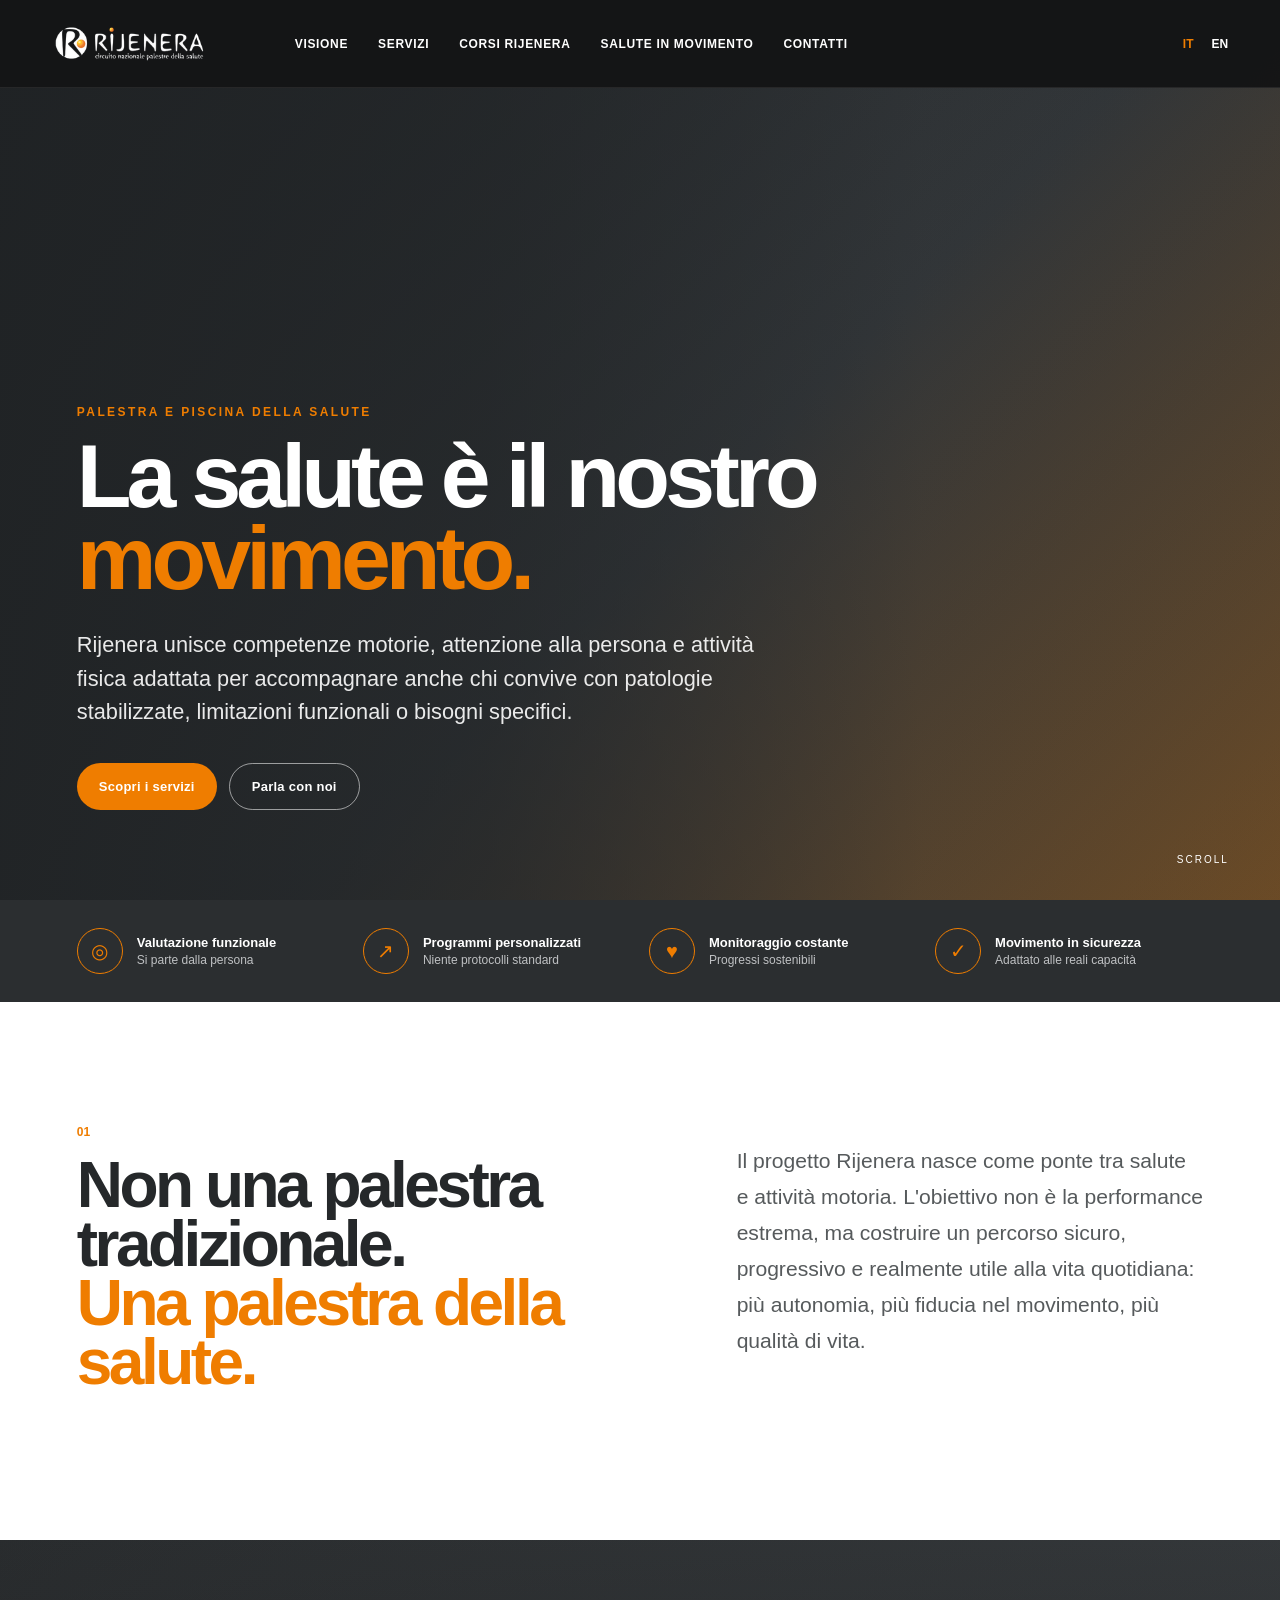
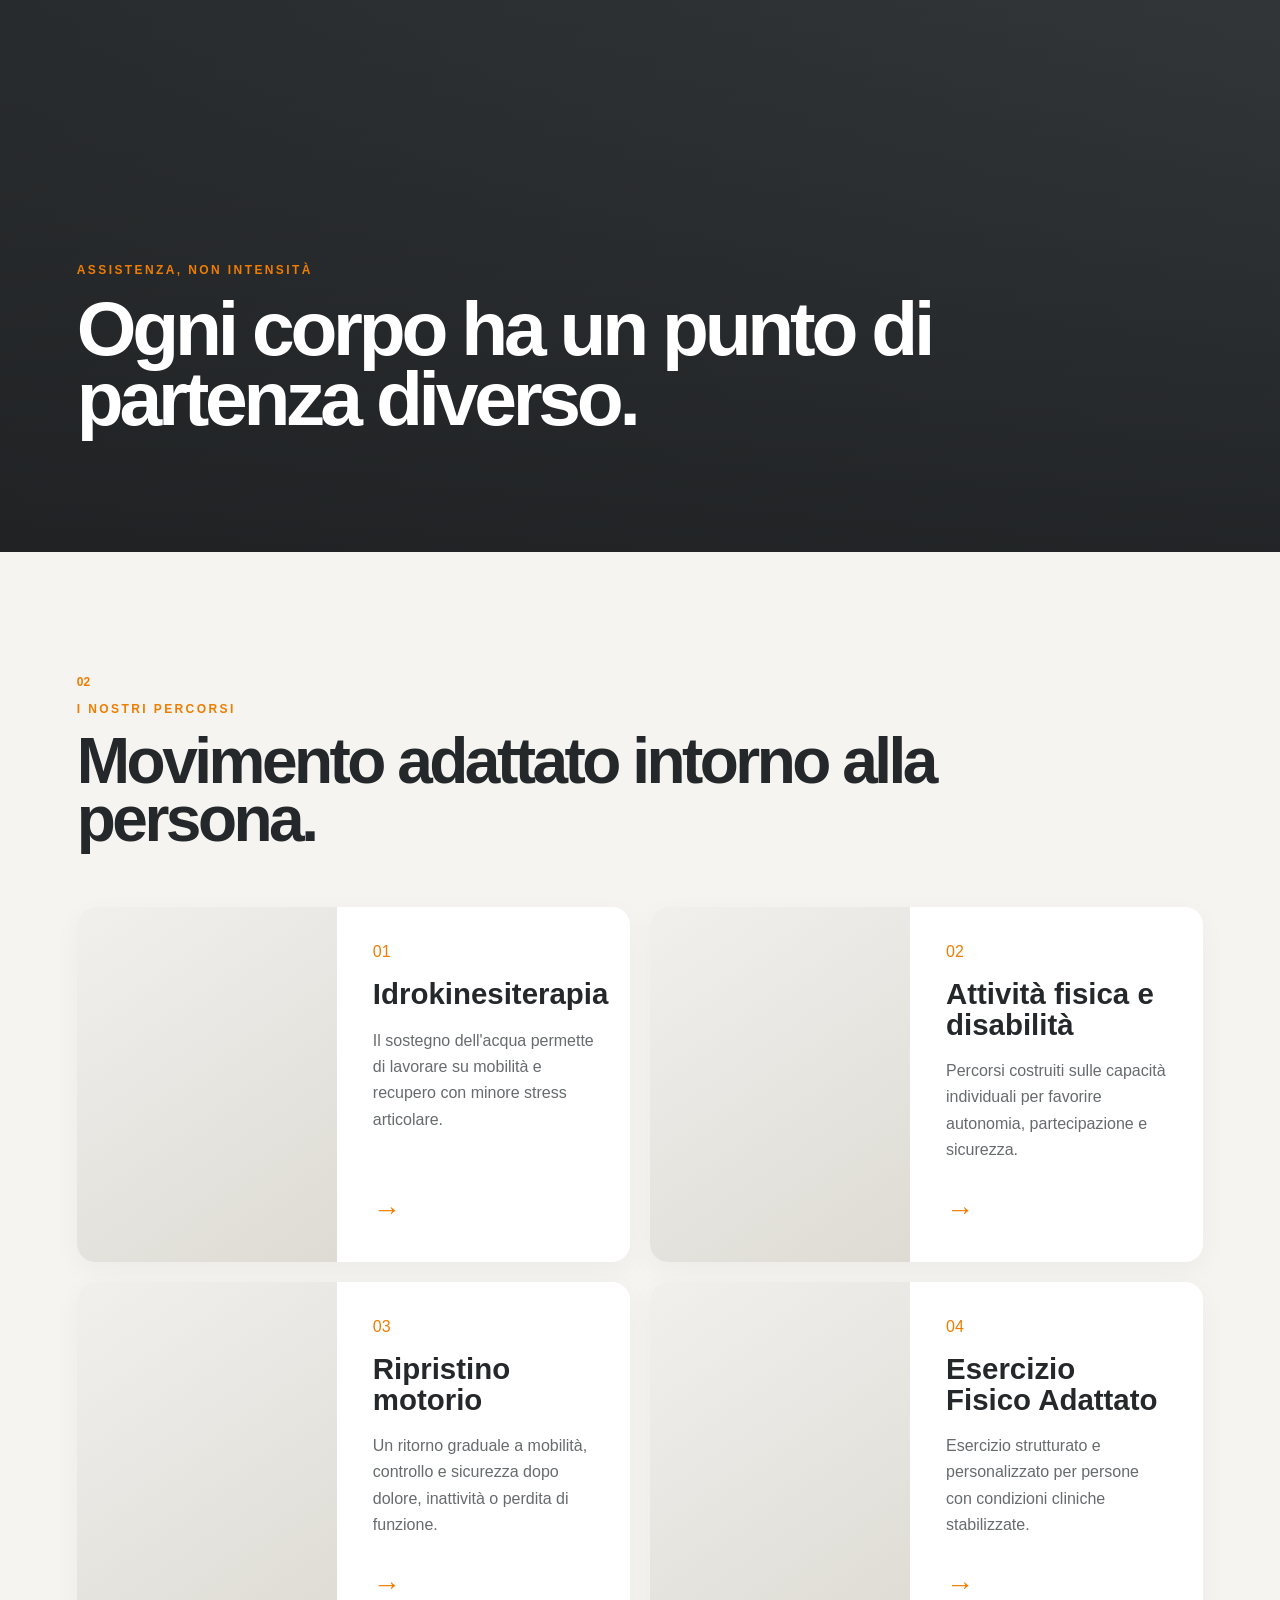
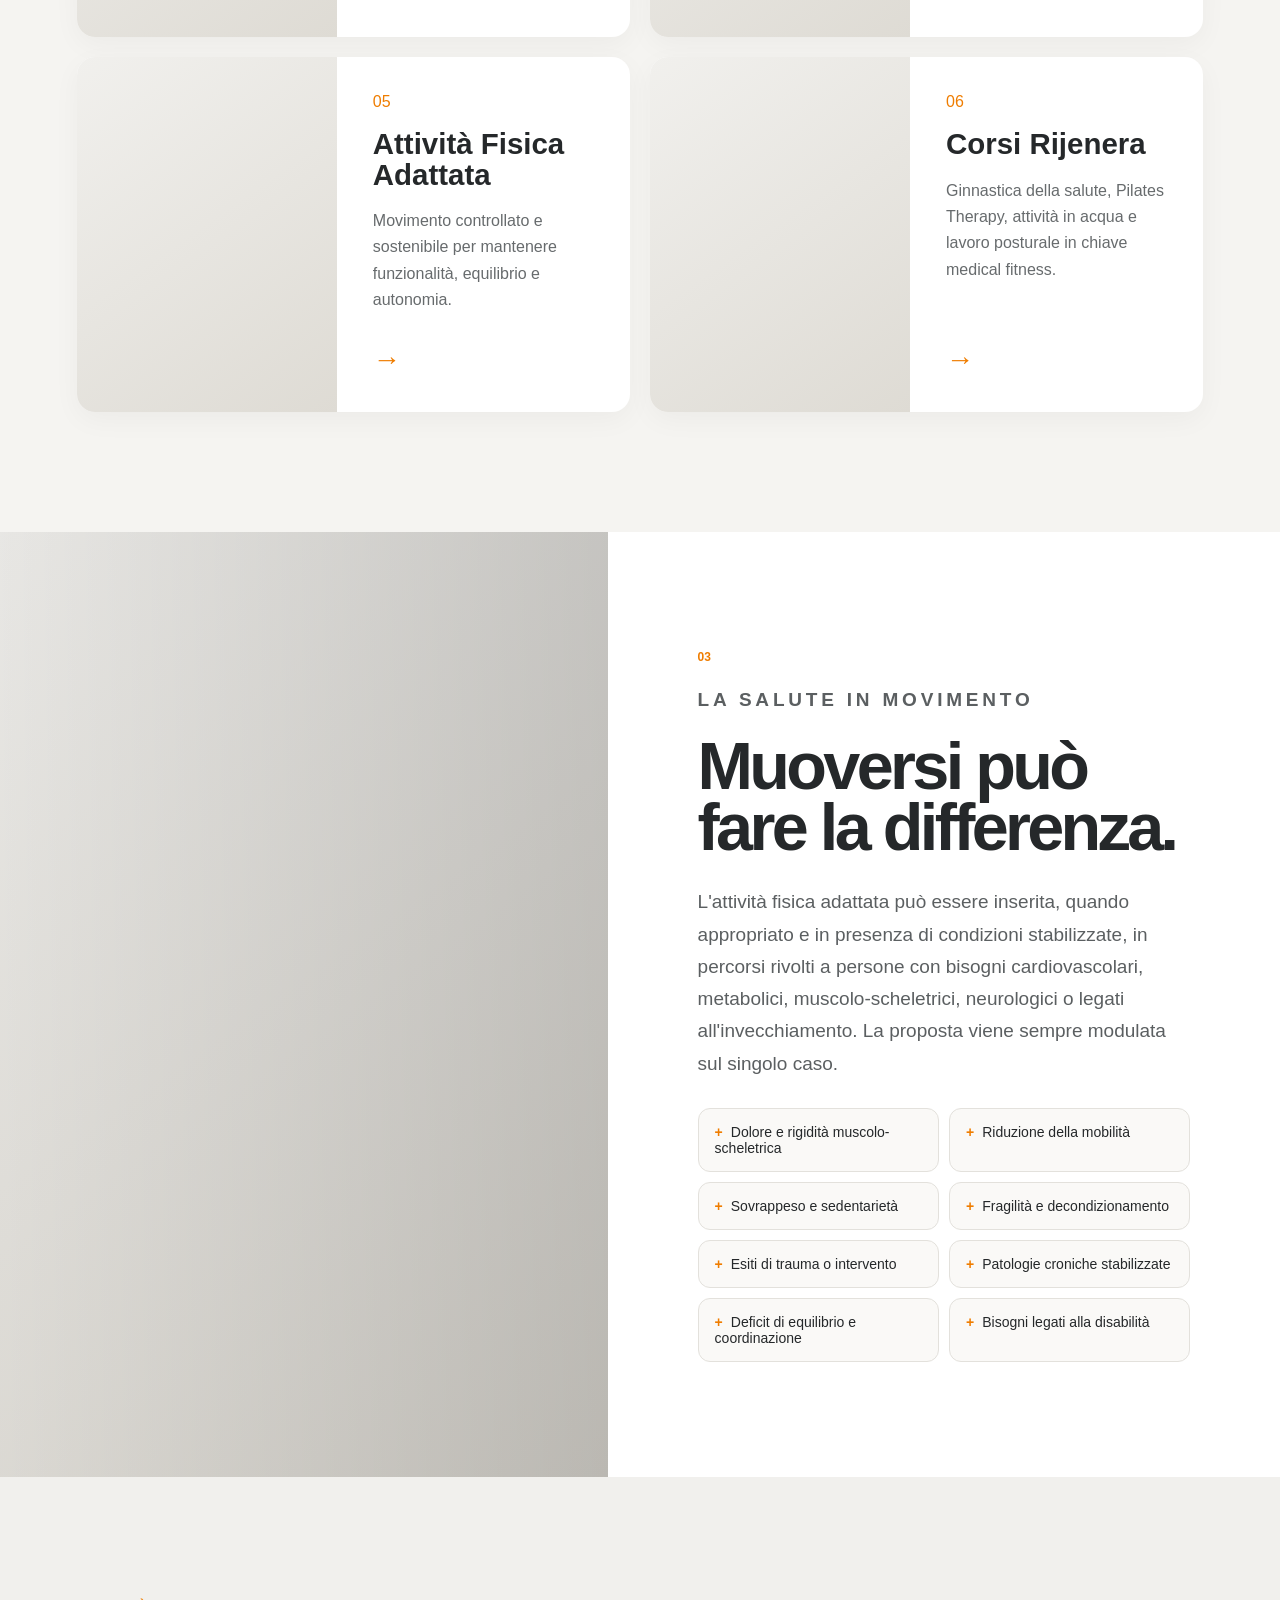
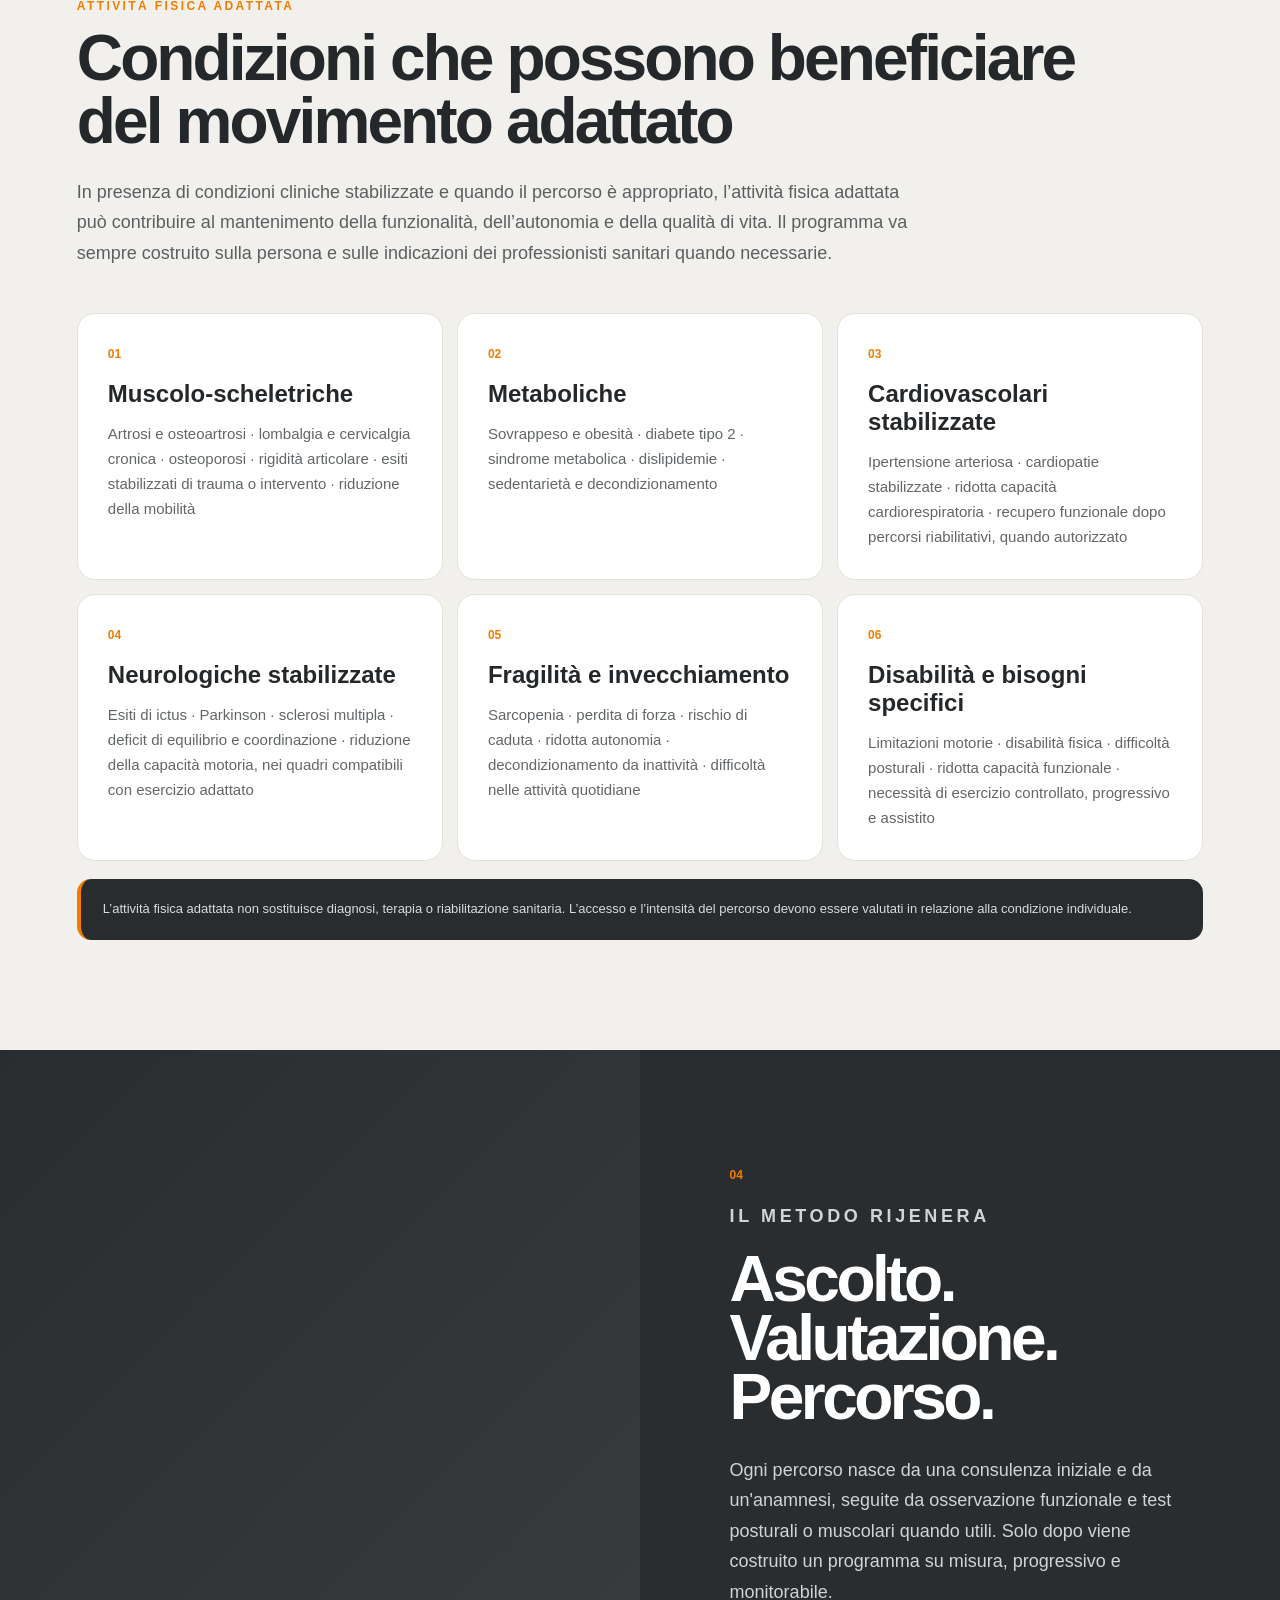
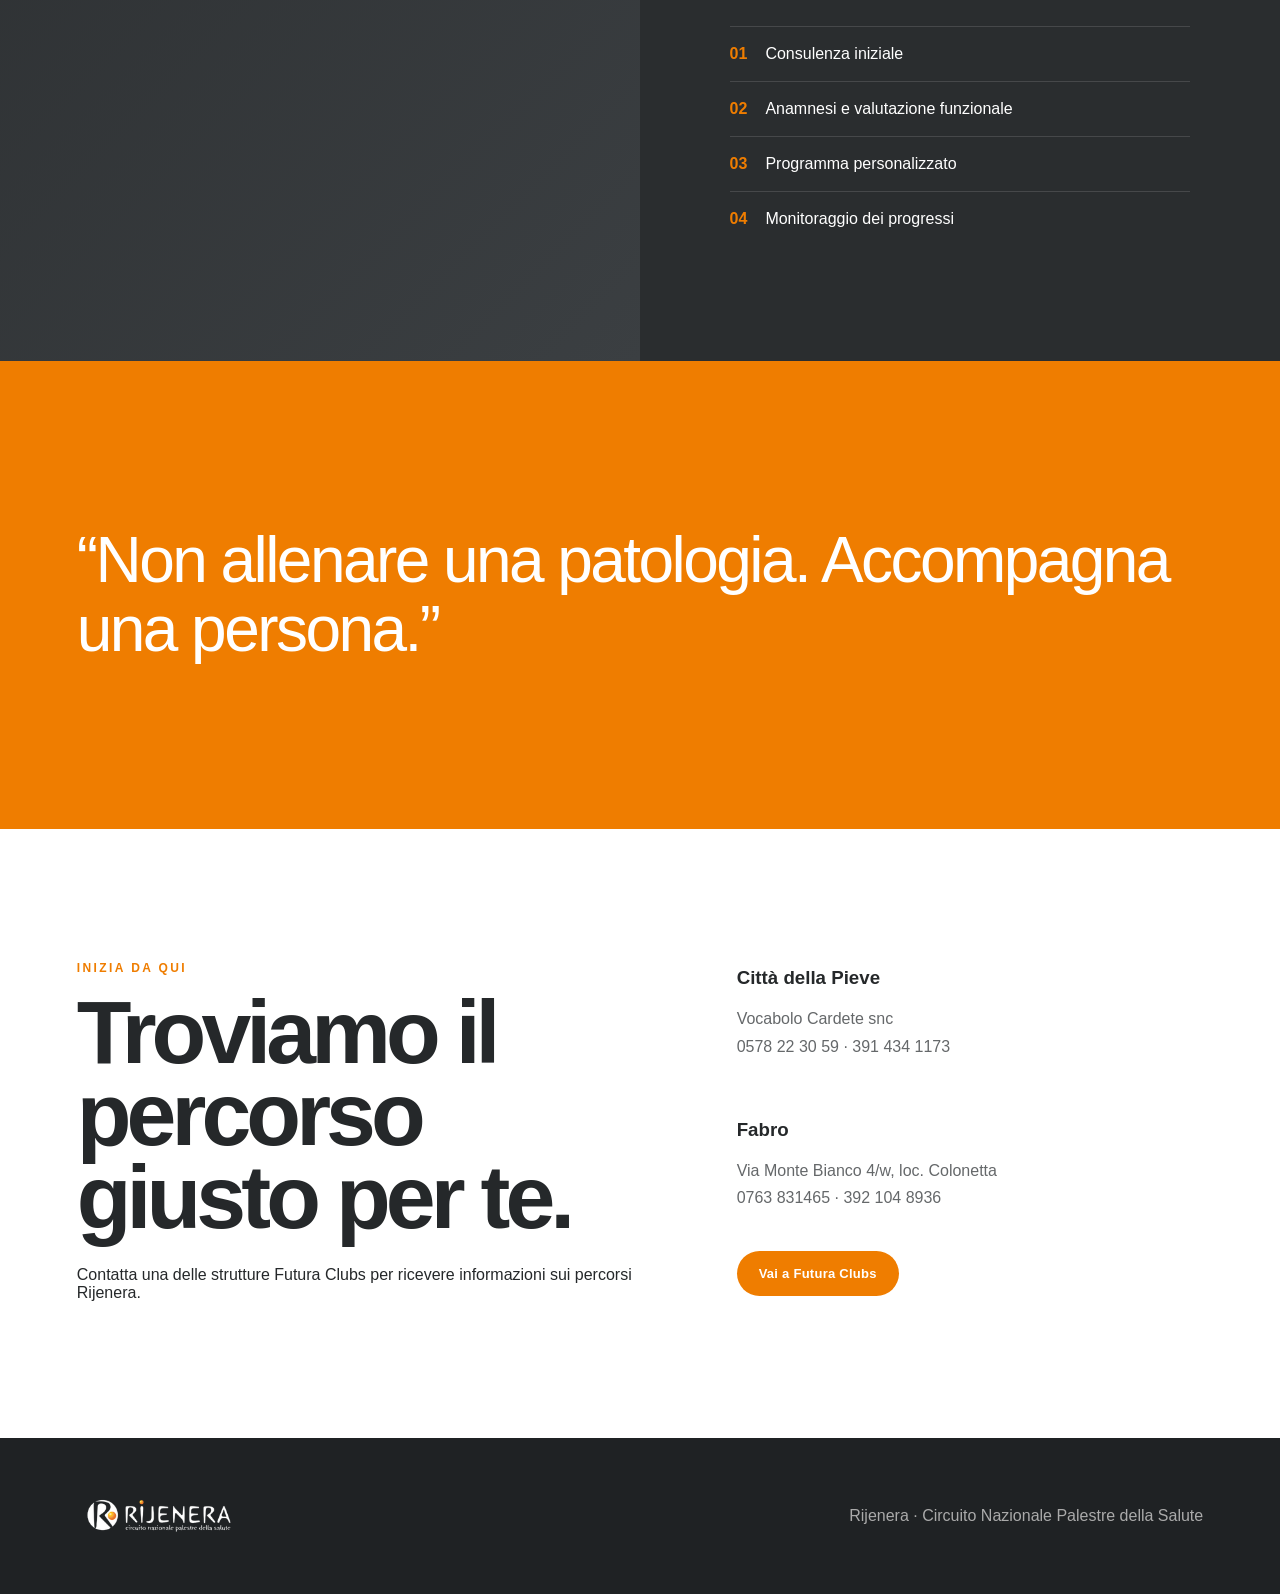
==== commit 23f9526b: "ok ok" ====
--- a/index.html
+++ b/index.html
@@ -1 +1,268 @@
-<!doctype html><html lang="it"><head><meta charset="utf-8"><meta name="viewport" content="width=device-width,initial-scale=1"><meta name="description" content="Rijenera - Palestra e Piscina della Salute. Attività fisica adattata, esercizio fisico adattato, idrokinesiterapia e percorsi di ripristino motorio."><title>Rijenera | Palestra della Salute</title><link rel="stylesheet" href="assets/css/style.css"></head><body><header class="site-header"><a class="brand" href="index.html"><img src="assets/img/rijenera-logo.svg" alt="Rijenera"></a><nav class="desktop-nav"><a href="#vision" data-it="Visione" data-en="Vision">Visione</a><a href="#percorsi" data-it="Servizi" data-en="Services">Servizi</a><a href="corsi.html" data-it="Corsi Rijenera" data-en="Rijenera classes">Corsi Rijenera</a><a href="#salute" data-it="Salute in movimento" data-en="Health in motion">Salute in movimento</a><a href="#contatti" data-it="Contatti" data-en="Contact">Contatti</a></nav><div class="header-actions"><button class="lang active" data-lang="it">IT</button><button class="lang" data-lang="en">EN</button><button class="menu-toggle" aria-label="Menu">☰</button></div></header><main><section class="hero"><div class="hero-media"></div><div class="hero-overlay"></div><div class="hero-content reveal"><p class="eyebrow" data-it="PALESTRA E PISCINA DELLA SALUTE" data-en="HEALTH GYM & POOL">PALESTRA E PISCINA DELLA SALUTE</p><h1 data-it="La salute è il nostro <em>movimento.</em>" data-en="Health is our <em>movement.</em>">La salute è il nostro <em>movimento.</em></h1><p class="hero-copy" data-it="Rijenera unisce competenze motorie, attenzione alla persona e attività fisica adattata per accompagnare anche chi convive con patologie stabilizzate, limitazioni funzionali o bisogni specifici." data-en="Rijenera combines movement expertise, personal care and adapted physical activity to support people living with stable conditions, functional limitations or specific needs.">Rijenera unisce competenze motorie, attenzione alla persona e attività fisica adattata per accompagnare anche chi convive con patologie stabilizzate, limitazioni funzionali o bisogni specifici.</p><div class="hero-cta"><a class="btn btn-primary" href="#percorsi" data-it="Scopri i servizi" data-en="Explore services">Scopri i servizi</a><a class="btn btn-ghost" href="#contatti" data-it="Parla con noi" data-en="Talk to us">Parla con noi</a></div></div><div class="scroll-cue">SCROLL</div></section><section class="care-strip"><div class="care-item"><div class="care-icon">◎</div><div><b data-it="Valutazione funzionale" data-en="Functional assessment">Valutazione funzionale</b><span data-it="Si parte dalla persona" data-en="We start from the person">Si parte dalla persona</span></div></div><div class="care-item"><div class="care-icon">↗</div><div><b data-it="Programmi personalizzati" data-en="Personalized programs">Programmi personalizzati</b><span data-it="Niente protocolli standard" data-en="No standard programs">Niente protocolli standard</span></div></div><div class="care-item"><div class="care-icon">♥</div><div><b data-it="Monitoraggio costante" data-en="Ongoing monitoring">Monitoraggio costante</b><span data-it="Progressi sostenibili" data-en="Sustainable progress">Progressi sostenibili</span></div></div><div class="care-item"><div class="care-icon">✓</div><div><b data-it="Movimento in sicurezza" data-en="Safe movement">Movimento in sicurezza</b><span data-it="Adattato alle reali capacità" data-en="Adapted to real abilities">Adattato alle reali capacità</span></div></div></section><section id="vision" class="statement section-pad"><div class="statement-grid"><div class="reveal"><span class="section-index">01</span><h2 data-it="Non una palestra tradizionale.<br><span>Una palestra della salute.</span>" data-en="Not a traditional gym.<br><span>A health gym.</span>">Non una palestra tradizionale.<br><span>Una palestra della salute.</span></h2></div><div class="reveal delay"><p data-it="Il progetto Rijenera nasce come ponte tra salute e attività motoria. L'obiettivo non è la performance estrema, ma costruire un percorso sicuro, progressivo e realmente utile alla vita quotidiana: più autonomia, più fiducia nel movimento, più qualità di vita." data-en="Rijenera is designed as a bridge between health and movement. The goal is not extreme performance, but a safe, progressive path that is genuinely useful in daily life: more autonomy, more confidence in movement and a better quality of life.">Il progetto Rijenera nasce come ponte tra salute e attività motoria. L'obiettivo non è la performance estrema, ma costruire un percorso sicuro, progressivo e realmente utile alla vita quotidiana: più autonomia, più fiducia nel movimento, più qualità di vita.</p></div></div></section><section class="parallax-band" style="--bg:url('https://plus.unsplash.com/premium_photo-1681996663607-d47cf11205cb?auto=format&fit=crop&w=2000&q=82')"><div class="band-overlay"></div><div class="band-copy reveal"><p class="eyebrow" data-it="ASSISTENZA, NON INTENSITÀ" data-en="SUPPORT, NOT INTENSITY">ASSISTENZA, NON INTENSITÀ</p><h2 data-it="Ogni corpo ha un punto di partenza diverso." data-en="Every body has a different starting point.">Ogni corpo ha un punto di partenza diverso.</h2></div></section><section id="percorsi" class="paths section-pad"><div class="section-head reveal"><span class="section-index">02</span><p class="eyebrow" data-it="I NOSTRI PERCORSI" data-en="OUR PROGRAMS">I NOSTRI PERCORSI</p><h2 data-it="Movimento adattato intorno alla persona." data-en="Adapted movement built around the person.">Movimento adattato intorno alla persona.</h2></div><div class="cards"><a class="path-card reveal" href="idrokinesiterapia.html"><div class="card-img" style="background-image:url('https://plus.unsplash.com/premium_photo-1678986646040-0a0cffd41312?auto=format&fit=crop&w=1200&q=82')"></div><div class="card-body"><span>01</span><h3 data-it="Idrokinesiterapia" data-en="Hydrokinesitherapy">Idrokinesiterapia</h3><p data-it="Il sostegno dell'acqua permette di lavorare su mobilità e recupero con minore stress articolare." data-en="Water support enables mobility and recovery work with reduced joint stress.">Il sostegno dell'acqua permette di lavorare su mobilità e recupero con minore stress articolare.</p><strong>→</strong></div></a><a class="path-card reveal delay" href="disabilita.html"><div class="card-img" style="background-image:url('https://plus.unsplash.com/premium_photo-1664910482078-00b93212bc6e?auto=format&fit=crop&w=1200&q=82')"></div><div class="card-body"><span>02</span><h3 data-it="Attività fisica e disabilità" data-en="Physical activity & disability">Attività fisica e disabilità</h3><p data-it="Percorsi costruiti sulle capacità individuali per favorire autonomia, partecipazione e sicurezza." data-en="Programs built around individual abilities to support autonomy, participation and safety.">Percorsi costruiti sulle capacità individuali per favorire autonomia, partecipazione e sicurezza.</p><strong>→</strong></div></a><a class="path-card reveal" href="ripristino-motorio.html"><div class="card-img" style="background-image:url('https://plus.unsplash.com/premium_photo-1663052427377-3f41fde11508?auto=format&fit=crop&w=1200&q=82')"></div><div class="card-body"><span>03</span><h3 data-it="Ripristino motorio" data-en="Motor recovery">Ripristino motorio</h3><p data-it="Un ritorno graduale a mobilità, controllo e sicurezza dopo dolore, inattività o perdita di funzione." data-en="A gradual return to mobility, control and confidence after pain, inactivity or loss of function.">Un ritorno graduale a mobilità, controllo e sicurezza dopo dolore, inattività o perdita di funzione.</p><strong>→</strong></div></a><a class="path-card reveal delay" href="efa.html"><div class="card-img" style="background-image:url('https://plus.unsplash.com/premium_photo-1663091914001-c07dfd5938ca?auto=format&fit=crop&w=1200&q=82')"></div><div class="card-body"><span>04</span><h3 data-it="Esercizio Fisico Adattato" data-en="Adapted Physical Exercise">Esercizio Fisico Adattato</h3><p data-it="Esercizio strutturato e personalizzato per persone con condizioni cliniche stabilizzate." data-en="Structured and personalized exercise for people with stable clinical conditions.">Esercizio strutturato e personalizzato per persone con condizioni cliniche stabilizzate.</p><strong>→</strong></div></a><a class="path-card reveal" href="afa.html"><div class="card-img" style="background-image:url('https://plus.unsplash.com/premium_photo-1681996663607-d47cf11205cb?auto=format&fit=crop&w=1200&q=82')"></div><div class="card-body"><span>05</span><h3 data-it="Attività Fisica Adattata" data-en="Adapted Physical Activity">Attività Fisica Adattata</h3><p data-it="Movimento controllato e sostenibile per mantenere funzionalità, equilibrio e autonomia." data-en="Controlled, sustainable movement to preserve function, balance and autonomy.">Movimento controllato e sostenibile per mantenere funzionalità, equilibrio e autonomia.</p><strong>→</strong></div></a><a class="path-card reveal delay" href="corsi.html"><div class="card-img" style="background-image:url('https://plus.unsplash.com/premium_photo-1663091914001-c07dfd5938ca?auto=format&fit=crop&w=1200&q=82')"></div><div class="card-body"><span>06</span><h3 data-it="Corsi Rijenera" data-en="Rijenera classes">Corsi Rijenera</h3><p data-it="Ginnastica della salute, Pilates Therapy, attività in acqua e lavoro posturale in chiave medical fitness." data-en="Health exercise, Pilates Therapy, water-based activity and postural work with a medical-fitness approach.">Ginnastica della salute, Pilates Therapy, attività in acqua e lavoro posturale in chiave medical fitness.</p><strong>→</strong></div></a></div></section><section id="salute" class="health-section"><div class="health-visual"></div><div class="health-copy reveal"><span class="section-index">03</span><p class="eyebrow" data-it="LA SALUTE IN MOVIMENTO" data-en="HEALTH IN MOTION">LA SALUTE IN MOVIMENTO</p><h2 data-it="Muoversi può fare la differenza." data-en="Movement can make a difference.">Muoversi può fare la differenza.</h2><p data-it="L'attività fisica adattata può essere inserita, quando appropriato e in presenza di condizioni stabilizzate, in percorsi rivolti a persone con bisogni cardiovascolari, metabolici, muscolo-scheletrici, neurologici o legati all'invecchiamento. La proposta viene sempre modulata sul singolo caso." data-en="When appropriate and in stable conditions, adapted physical activity can be included in programs for people with cardiovascular, metabolic, musculoskeletal, neurological or age-related needs. The program is always tailored to the individual.">L'attività fisica adattata può essere inserita, quando appropriato e in presenza di condizioni stabilizzate, in percorsi rivolti a persone con bisogni cardiovascolari, metabolici, muscolo-scheletrici, neurologici o legati all'invecchiamento. La proposta viene sempre modulata sul singolo caso.</p><div class="condition-grid"><div class="condition" data-it="Dolore e rigidità muscolo-scheletrica" data-en="Musculoskeletal pain and stiffness">Dolore e rigidità muscolo-scheletrica</div><div class="condition" data-it="Riduzione della mobilità" data-en="Reduced mobility">Riduzione della mobilità</div><div class="condition" data-it="Sovrappeso e sedentarietà" data-en="Overweight and sedentary lifestyle">Sovrappeso e sedentarietà</div><div class="condition" data-it="Fragilità e decondizionamento" data-en="Frailty and deconditioning">Fragilità e decondizionamento</div><div class="condition" data-it="Esiti di trauma o intervento" data-en="Post-trauma or post-surgery recovery">Esiti di trauma o intervento</div><div class="condition" data-it="Patologie croniche stabilizzate" data-en="Stable chronic conditions">Patologie croniche stabilizzate</div><div class="condition" data-it="Deficit di equilibrio e coordinazione" data-en="Balance and coordination deficits">Deficit di equilibrio e coordinazione</div><div class="condition" data-it="Bisogni legati alla disabilità" data-en="Disability-related needs">Bisogni legati alla disabilità</div></div></div></section><section class="split-feature"><div class="split-img" style="background-image:url('https://plus.unsplash.com/premium_photo-1663052427377-3f41fde11508?auto=format&fit=crop&w=1600&q=82')"></div><div class="split-copy reveal"><span class="section-index">04</span><p class="eyebrow" data-it="IL METODO RIJENERA" data-en="THE RIJENERA METHOD">IL METODO RIJENERA</p><h2 data-it="Ascolto. Valutazione. Percorso." data-en="Listen. Assess. Build the path.">Ascolto. Valutazione. Percorso.</h2><p data-it="Ogni percorso nasce da una consulenza iniziale e da un'anamnesi, seguite da osservazione funzionale e test posturali o muscolari quando utili. Solo dopo viene costruito un programma su misura, progressivo e monitorabile." data-en="Every program begins with an initial consultation and history, followed by functional observation and postural or muscular tests when useful. Only then is a tailored, progressive and measurable program created.">Ogni percorso nasce da una consulenza iniziale e da un'anamnesi, seguite da osservazione funzionale e test posturali o muscolari quando utili. Solo dopo viene costruito un programma su misura, progressivo e monitorabile.</p><div class="method-list"><div><b>01</b><span data-it="Consulenza iniziale" data-en="Initial consultation">Consulenza iniziale</span></div><div><b>02</b><span data-it="Anamnesi e valutazione funzionale" data-en="History and functional assessment">Anamnesi e valutazione funzionale</span></div><div><b>03</b><span data-it="Programma personalizzato" data-en="Personalized program">Programma personalizzato</span></div><div><b>04</b><span data-it="Monitoraggio dei progressi" data-en="Progress monitoring">Monitoraggio dei progressi</span></div></div></div></section><section class="quote-section section-pad"><blockquote class="reveal" data-it="“Non allenare una patologia. Accompagna una persona.”" data-en="“Do not train a condition. Support a person.”">“Non allenare una patologia. Accompagna una persona.”</blockquote></section><section id="contatti" class="contact section-pad"><div class="contact-grid"><div class="reveal"><p class="eyebrow" data-it="INIZIA DA QUI" data-en="START HERE">INIZIA DA QUI</p><h2 data-it="Troviamo il percorso giusto per te." data-en="Let's find the right path for you.">Troviamo il percorso giusto per te.</h2><p data-it="Contatta una delle strutture Futura Clubs per ricevere informazioni sui percorsi Rijenera." data-en="Contact one of the Futura Clubs locations for information about Rijenera programs.">Contatta una delle strutture Futura Clubs per ricevere informazioni sui percorsi Rijenera.</p></div><div class="locations reveal delay"><div><h3>Città della Pieve</h3><p>Vocabolo Cardete snc<br>0578 22 30 59 · 391 434 1173</p></div><div><h3>Fabro</h3><p>Via Monte Bianco 4/w, loc. Colonetta<br>0763 831465 · 392 104 8936</p></div><a class="btn btn-primary" href="https://www.futuraclubs.it" target="_blank" rel="noopener" data-it="Vai a Futura Clubs" data-en="Visit Futura Clubs">Vai a Futura Clubs</a></div></div></section></main><footer><img src="assets/img/rijenera-logo.svg" alt="Rijenera"><p>Rijenera · Circuito Nazionale Palestre della Salute</p></footer><script src="assets/js/app.js"></script></body></html>+<!doctype html>
+<html lang="it">
+
+<head>
+    <meta charset="utf-8">
+    <meta name="viewport" content="width=device-width,initial-scale=1">
+    <meta name="description"
+        content="Rijenera - Palestra e Piscina della Salute. Attività fisica adattata, esercizio fisico adattato, idrokinesiterapia e percorsi di ripristino motorio.">
+    <title>Rijenera | Palestra della Salute</title>
+    <link rel="stylesheet" href="assets/css/style.css">
+</head>
+
+<body>
+    <header class="site-header"><a class="brand" href="index.html"><img src="assets/img/rijenera-logo-light.png"
+                alt="Rijenera"></a>
+        <nav class="desktop-nav"><a href="#vision" data-it="Visione" data-en="Vision">Visione</a><a href="#percorsi"
+                data-it="Servizi" data-en="Services">Servizi</a><a href="corsi.html" data-it="Corsi Rijenera"
+                data-en="Rijenera classes">Corsi Rijenera</a><a href="#salute" data-it="Salute in movimento"
+                data-en="Health in motion">Salute in movimento</a><a href="#contatti" data-it="Contatti"
+                data-en="Contact">Contatti</a></nav>
+        <div class="header-actions"><button class="lang active" data-lang="it">IT</button><button class="lang"
+                data-lang="en">EN</button><button class="menu-toggle" aria-label="Menu">☰</button></div>
+    </header>
+    <main>
+        <section class="hero">
+            <div class="hero-media"></div>
+            <div class="hero-overlay"></div>
+            <div class="hero-content reveal">
+                <p class="eyebrow" data-it="PALESTRA E PISCINA DELLA SALUTE" data-en="HEALTH GYM & POOL">PALESTRA E
+                    PISCINA DELLA SALUTE</p>
+                <h1 data-it="La salute è il nostro <em>movimento.</em>" data-en="Health is our <em>movement.</em>">La
+                    salute è il nostro <em>movimento.</em></h1>
+                <p class="hero-copy"
+                    data-it="Rijenera unisce competenze motorie, attenzione alla persona e attività fisica adattata per accompagnare anche chi convive con patologie stabilizzate, limitazioni funzionali o bisogni specifici."
+                    data-en="Rijenera combines movement expertise, personal care and adapted physical activity to support people living with stable conditions, functional limitations or specific needs.">
+                    Rijenera unisce competenze motorie, attenzione alla persona e attività fisica adattata per
+                    accompagnare anche chi convive con patologie stabilizzate, limitazioni funzionali o bisogni
+                    specifici.</p>
+                <div class="hero-cta"><a class="btn btn-primary" href="#percorsi" data-it="Scopri i servizi"
+                        data-en="Explore services">Scopri i servizi</a><a class="btn btn-ghost" href="#contatti"
+                        data-it="Parla con noi" data-en="Talk to us">Parla con noi</a></div>
+            </div>
+            <div class="scroll-cue">SCROLL</div>
+        </section>
+        <section class="care-strip">
+            <div class="care-item">
+                <div class="care-icon">◎</div>
+                <div><b data-it="Valutazione funzionale" data-en="Functional assessment">Valutazione funzionale</b><span
+                        data-it="Si parte dalla persona" data-en="We start from the person">Si parte dalla
+                        persona</span></div>
+            </div>
+            <div class="care-item">
+                <div class="care-icon">↗</div>
+                <div><b data-it="Programmi personalizzati" data-en="Personalized programs">Programmi
+                        personalizzati</b><span data-it="Niente protocolli standard"
+                        data-en="No standard programs">Niente protocolli standard</span></div>
+            </div>
+            <div class="care-item">
+                <div class="care-icon">♥</div>
+                <div><b data-it="Monitoraggio costante" data-en="Ongoing monitoring">Monitoraggio costante</b><span
+                        data-it="Progressi sostenibili" data-en="Sustainable progress">Progressi sostenibili</span>
+                </div>
+            </div>
+            <div class="care-item">
+                <div class="care-icon">✓</div>
+                <div><b data-it="Movimento in sicurezza" data-en="Safe movement">Movimento in sicurezza</b><span
+                        data-it="Adattato alle reali capacità" data-en="Adapted to real abilities">Adattato alle reali
+                        capacità</span></div>
+            </div>
+        </section>
+        <section id="vision" class="statement section-pad">
+            <div class="statement-grid">
+                <div class="reveal"><span class="section-index">01</span>
+                    <h2 data-it="Non una palestra tradizionale.<br><span>Una palestra della salute.</span>"
+                        data-en="Not a traditional gym.<br><span>A health gym.</span>">Non una palestra
+                        tradizionale.<br><span>Una palestra della salute.</span></h2>
+                </div>
+                <div class="reveal delay">
+                    <p data-it="Il progetto Rijenera nasce come ponte tra salute e attività motoria. L'obiettivo non è la performance estrema, ma costruire un percorso sicuro, progressivo e realmente utile alla vita quotidiana: più autonomia, più fiducia nel movimento, più qualità di vita."
+                        data-en="Rijenera is designed as a bridge between health and movement. The goal is not extreme performance, but a safe, progressive path that is genuinely useful in daily life: more autonomy, more confidence in movement and a better quality of life.">
+                        Il progetto Rijenera nasce come ponte tra salute e attività motoria. L'obiettivo non è la
+                        performance estrema, ma costruire un percorso sicuro, progressivo e realmente utile alla vita
+                        quotidiana: più autonomia, più fiducia nel movimento, più qualità di vita.</p>
+                </div>
+            </div>
+        </section>
+        <section class="parallax-band"
+            style="--bg:url('https://plus.unsplash.com/premium_photo-1681996663607-d47cf11205cb?auto=format&fit=crop&w=2000&q=82')">
+            <div class="band-overlay"></div>
+            <div class="band-copy reveal">
+                <p class="eyebrow" data-it="ASSISTENZA, NON INTENSITÀ" data-en="SUPPORT, NOT INTENSITY">ASSISTENZA, NON
+                    INTENSITÀ</p>
+                <h2 data-it="Ogni corpo ha un punto di partenza diverso."
+                    data-en="Every body has a different starting point.">Ogni corpo ha un punto di partenza diverso.
+                </h2>
+            </div>
+        </section>
+        <section id="percorsi" class="paths section-pad">
+            <div class="section-head reveal"><span class="section-index">02</span>
+                <p class="eyebrow" data-it="I NOSTRI PERCORSI" data-en="OUR PROGRAMS">I NOSTRI PERCORSI</p>
+                <h2 data-it="Movimento adattato intorno alla persona."
+                    data-en="Adapted movement built around the person.">Movimento adattato intorno alla persona.</h2>
+            </div>
+            <div class="cards"><a class="path-card reveal" href="idrokinesiterapia.html">
+                    <div class="card-img"
+                        style="background-image:url('https://plus.unsplash.com/premium_photo-1678986646040-0a0cffd41312?auto=format&fit=crop&w=1200&q=82')">
+                    </div>
+                    <div class="card-body"><span>01</span>
+                        <h3 data-it="Idrokinesiterapia" data-en="Hydrokinesitherapy">Idrokinesiterapia</h3>
+                        <p data-it="Il sostegno dell'acqua permette di lavorare su mobilità e recupero con minore stress articolare."
+                            data-en="Water support enables mobility and recovery work with reduced joint stress.">Il
+                            sostegno dell'acqua permette di lavorare su mobilità e recupero con minore stress
+                            articolare.</p><strong>→</strong>
+                    </div>
+                </a><a class="path-card reveal delay" href="disabilita.html">
+                    <div class="card-img"
+                        style="background-image:url('https://plus.unsplash.com/premium_photo-1664910482078-00b93212bc6e?auto=format&fit=crop&w=1200&q=82')">
+                    </div>
+                    <div class="card-body"><span>02</span>
+                        <h3 data-it="Attività fisica e disabilità" data-en="Physical activity & disability">Attività
+                            fisica e disabilità</h3>
+                        <p data-it="Percorsi costruiti sulle capacità individuali per favorire autonomia, partecipazione e sicurezza."
+                            data-en="Programs built around individual abilities to support autonomy, participation and safety.">
+                            Percorsi costruiti sulle capacità individuali per favorire autonomia, partecipazione e
+                            sicurezza.</p><strong>→</strong>
+                    </div>
+                </a><a class="path-card reveal" href="ripristino-motorio.html">
+                    <div class="card-img"
+                        style="background-image:url('https://plus.unsplash.com/premium_photo-1663052427377-3f41fde11508?auto=format&fit=crop&w=1200&q=82')">
+                    </div>
+                    <div class="card-body"><span>03</span>
+                        <h3 data-it="Ripristino motorio" data-en="Motor recovery">Ripristino motorio</h3>
+                        <p data-it="Un ritorno graduale a mobilità, controllo e sicurezza dopo dolore, inattività o perdita di funzione."
+                            data-en="A gradual return to mobility, control and confidence after pain, inactivity or loss of function.">
+                            Un ritorno graduale a mobilità, controllo e sicurezza dopo dolore, inattività o perdita di
+                            funzione.</p><strong>→</strong>
+                    </div>
+                </a><a class="path-card reveal delay" href="efa.html">
+                    <div class="card-img"
+                        style="background-image:url('https://plus.unsplash.com/premium_photo-1663091914001-c07dfd5938ca?auto=format&fit=crop&w=1200&q=82')">
+                    </div>
+                    <div class="card-body"><span>04</span>
+                        <h3 data-it="Esercizio Fisico Adattato" data-en="Adapted Physical Exercise">Esercizio Fisico
+                            Adattato</h3>
+                        <p data-it="Esercizio strutturato e personalizzato per persone con condizioni cliniche stabilizzate."
+                            data-en="Structured and personalized exercise for people with stable clinical conditions.">
+                            Esercizio strutturato e personalizzato per persone con condizioni cliniche stabilizzate.</p>
+                        <strong>→</strong>
+                    </div>
+                </a><a class="path-card reveal" href="afa.html">
+                    <div class="card-img"
+                        style="background-image:url('https://plus.unsplash.com/premium_photo-1681996663607-d47cf11205cb?auto=format&fit=crop&w=1200&q=82')">
+                    </div>
+                    <div class="card-body"><span>05</span>
+                        <h3 data-it="Attività Fisica Adattata" data-en="Adapted Physical Activity">Attività Fisica
+                            Adattata</h3>
+                        <p data-it="Movimento controllato e sostenibile per mantenere funzionalità, equilibrio e autonomia."
+                            data-en="Controlled, sustainable movement to preserve function, balance and autonomy.">
+                            Movimento controllato e sostenibile per mantenere funzionalità, equilibrio e autonomia.</p>
+                        <strong>→</strong>
+                    </div>
+                </a><a class="path-card reveal delay" href="corsi.html">
+                    <div class="card-img"
+                        style="background-image:url('https://plus.unsplash.com/premium_photo-1663091914001-c07dfd5938ca?auto=format&fit=crop&w=1200&q=82')">
+                    </div>
+                    <div class="card-body"><span>06</span>
+                        <h3 data-it="Corsi Rijenera" data-en="Rijenera classes">Corsi Rijenera</h3>
+                        <p data-it="Ginnastica della salute, Pilates Therapy, attività in acqua e lavoro posturale in chiave medical fitness."
+                            data-en="Health exercise, Pilates Therapy, water-based activity and postural work with a medical-fitness approach.">
+                            Ginnastica della salute, Pilates Therapy, attività in acqua e lavoro posturale in chiave
+                            medical fitness.</p><strong>→</strong>
+                    </div>
+                </a></div>
+        </section>
+        <section id="salute" class="health-section">
+            <div class="health-visual"></div>
+            <div class="health-copy reveal"><span class="section-index">03</span>
+                <p class="eyebrow" data-it="LA SALUTE IN MOVIMENTO" data-en="HEALTH IN MOTION">LA SALUTE IN MOVIMENTO
+                </p>
+                <h2 data-it="Muoversi può fare la differenza." data-en="Movement can make a difference.">Muoversi può
+                    fare la differenza.</h2>
+                <p data-it="L'attività fisica adattata può essere inserita, quando appropriato e in presenza di condizioni stabilizzate, in percorsi rivolti a persone con bisogni cardiovascolari, metabolici, muscolo-scheletrici, neurologici o legati all'invecchiamento. La proposta viene sempre modulata sul singolo caso."
+                    data-en="When appropriate and in stable conditions, adapted physical activity can be included in programs for people with cardiovascular, metabolic, musculoskeletal, neurological or age-related needs. The program is always tailored to the individual.">
+                    L'attività fisica adattata può essere inserita, quando appropriato e in presenza di condizioni
+                    stabilizzate, in percorsi rivolti a persone con bisogni cardiovascolari, metabolici,
+                    muscolo-scheletrici, neurologici o legati all'invecchiamento. La proposta viene sempre modulata sul
+                    singolo caso.</p>
+                <div class="condition-grid">
+                    <div class="condition" data-it="Dolore e rigidità muscolo-scheletrica"
+                        data-en="Musculoskeletal pain and stiffness">Dolore e rigidità muscolo-scheletrica</div>
+                    <div class="condition" data-it="Riduzione della mobilità" data-en="Reduced mobility">Riduzione della
+                        mobilità</div>
+                    <div class="condition" data-it="Sovrappeso e sedentarietà"
+                        data-en="Overweight and sedentary lifestyle">Sovrappeso e sedentarietà</div>
+                    <div class="condition" data-it="Fragilità e decondizionamento" data-en="Frailty and deconditioning">
+                        Fragilità e decondizionamento</div>
+                    <div class="condition" data-it="Esiti di trauma o intervento"
+                        data-en="Post-trauma or post-surgery recovery">Esiti di trauma o intervento</div>
+                    <div class="condition" data-it="Patologie croniche stabilizzate"
+                        data-en="Stable chronic conditions">Patologie croniche stabilizzate</div>
+                    <div class="condition" data-it="Deficit di equilibrio e coordinazione"
+                        data-en="Balance and coordination deficits">Deficit di equilibrio e coordinazione</div>
+                    <div class="condition" data-it="Bisogni legati alla disabilità" data-en="Disability-related needs">
+                        Bisogni legati alla disabilità</div>
+                </div>
+            </div>
+        </section>
+        <section class="split-feature">
+            <div class="split-img"
+                style="background-image:url('https://plus.unsplash.com/premium_photo-1663052427377-3f41fde11508?auto=format&fit=crop&w=1600&q=82')">
+            </div>
+            <div class="split-copy reveal"><span class="section-index">04</span>
+                <p class="eyebrow" data-it="IL METODO RIJENERA" data-en="THE RIJENERA METHOD">IL METODO RIJENERA</p>
+                <h2 data-it="Ascolto. Valutazione. Percorso." data-en="Listen. Assess. Build the path.">Ascolto.
+                    Valutazione. Percorso.</h2>
+                <p data-it="Ogni percorso nasce da una consulenza iniziale e da un'anamnesi, seguite da osservazione funzionale e test posturali o muscolari quando utili. Solo dopo viene costruito un programma su misura, progressivo e monitorabile."
+                    data-en="Every program begins with an initial consultation and history, followed by functional observation and postural or muscular tests when useful. Only then is a tailored, progressive and measurable program created.">
+                    Ogni percorso nasce da una consulenza iniziale e da un'anamnesi, seguite da osservazione funzionale
+                    e test posturali o muscolari quando utili. Solo dopo viene costruito un programma su misura,
+                    progressivo e monitorabile.</p>
+                <div class="method-list">
+                    <div><b>01</b><span data-it="Consulenza iniziale" data-en="Initial consultation">Consulenza
+                            iniziale</span></div>
+                    <div><b>02</b><span data-it="Anamnesi e valutazione funzionale"
+                            data-en="History and functional assessment">Anamnesi e valutazione funzionale</span></div>
+                    <div><b>03</b><span data-it="Programma personalizzato" data-en="Personalized program">Programma
+                            personalizzato</span></div>
+                    <div><b>04</b><span data-it="Monitoraggio dei progressi" data-en="Progress monitoring">Monitoraggio
+                            dei progressi</span></div>
+                </div>
+            </div>
+        </section>
+        <section class="quote-section section-pad">
+            <blockquote class="reveal" data-it="“Non allenare una patologia. Accompagna una persona.”"
+                data-en="“Do not train a condition. Support a person.”">“Non allenare una patologia. Accompagna una
+                persona.”</blockquote>
+        </section>
+        <section id="contatti" class="contact section-pad">
+            <div class="contact-grid">
+                <div class="reveal">
+                    <p class="eyebrow" data-it="INIZIA DA QUI" data-en="START HERE">INIZIA DA QUI</p>
+                    <h2 data-it="Troviamo il percorso giusto per te." data-en="Let's find the right path for you.">
+                        Troviamo il percorso giusto per te.</h2>
+                    <p data-it="Contatta una delle strutture Futura Clubs per ricevere informazioni sui percorsi Rijenera."
+                        data-en="Contact one of the Futura Clubs locations for information about Rijenera programs.">
+                        Contatta una delle strutture Futura Clubs per ricevere informazioni sui percorsi Rijenera.</p>
+                </div>
+                <div class="locations reveal delay">
+                    <div>
+                        <h3>Città della Pieve</h3>
+                        <p>Vocabolo Cardete snc<br>0578 22 30 59 · 391 434 1173</p>
+                    </div>
+                    <div>
+                        <h3>Fabro</h3>
+                        <p>Via Monte Bianco 4/w, loc. Colonetta<br>0763 831465 · 392 104 8936</p>
+                    </div><a class="btn btn-primary" href="https://www.futuraclubs.it" target="_blank" rel="noopener"
+                        data-it="Vai a Futura Clubs" data-en="Visit Futura Clubs">Vai a Futura Clubs</a>
+                </div>
+            </div>
+        </section>
+    </main>
+    <footer><img src="assets/img/rijenera-logo-light.png" alt="Rijenera">
+        <p>Rijenera · Circuito Nazionale Palestre della Salute</p>
+    </footer>
+    <script src="assets/js/app.js"></script>
+</body>
+
+</html>
--- a/assets/css/style.css
+++ b/assets/css/style.css
@@ -1 +1 @@
-*{box-sizing:border-box}html{scroll-behavior:smooth}body{margin:0;font-family:Arial,Helvetica,sans-serif;background:#f5f4f1;color:#25282a}img{max-width:100%}a{color:inherit}.site-header{position:fixed;top:0;left:0;right:0;z-index:80;height:78px;display:flex;align-items:center;justify-content:space-between;padding:0 3.5vw;background:rgba(255,255,255,.95);backdrop-filter:blur(16px);border-bottom:1px solid rgba(30,30,30,.08);transition:.3s}.site-header.scrolled{box-shadow:0 10px 28px rgba(0,0,0,.06)}.brand img{height:53px;display:block}.desktop-nav{display:flex;align-items:center;gap:28px}.desktop-nav a{text-decoration:none;font-size:12px;font-weight:800;letter-spacing:.06em;text-transform:uppercase;position:relative}.desktop-nav a:after{content:"";position:absolute;left:0;right:100%;bottom:-8px;height:2px;background:#ef7d00;transition:.25s}.desktop-nav a:hover:after{right:0}.header-actions{display:flex;align-items:center;gap:7px}.lang,.menu-toggle{border:0;background:transparent;padding:8px 7px;font-weight:800;cursor:pointer}.lang.active{color:#ef7d00}.menu-toggle{display:none;font-size:20px}.hero{min-height:100vh;position:relative;display:flex;align-items:flex-end;overflow:hidden;background:#25282a}.hero-media{position:absolute;inset:0;background-image:url('https://plus.unsplash.com/premium_photo-1663052427377-3f41fde11508?auto=format&fit=crop&w=2200&q=84');background-position:center 35%;background-size:cover;transform:scale(1.03)}.hero-overlay{position:absolute;inset:0;background:linear-gradient(90deg,rgba(31,34,36,.88) 0%,rgba(31,34,36,.62) 38%,rgba(31,34,36,.12) 72%)}.hero-content{position:relative;z-index:2;color:#fff;padding:150px 6vw 10vh;max-width:900px}.eyebrow{font-size:12px;letter-spacing:.2em;color:#ef7d00;font-weight:900;text-transform:uppercase}.hero h1,.statement h2,.section-head h2,.band-copy h2,.split-copy h2,.contact h2,.health-copy h2{font-size:clamp(50px,7vw,108px);line-height:.92;letter-spacing:-.055em;margin:16px 0 28px}.hero h1 em{font-style:normal;color:#ef7d00}.hero-copy{font-size:clamp(18px,1.7vw,24px);line-height:1.55;max-width:720px;color:rgba(255,255,255,.9)}.hero-cta{display:flex;gap:12px;flex-wrap:wrap;margin-top:34px}.btn{display:inline-flex;align-items:center;justify-content:center;padding:15px 22px;border-radius:999px;text-decoration:none;font-weight:850;font-size:13px;letter-spacing:.02em}.btn-primary{background:#ef7d00;color:#fff}.btn-ghost{border:1px solid rgba(255,255,255,.55);color:#fff}.scroll-cue{position:absolute;right:4vw;bottom:35px;color:#fff;font-size:10px;letter-spacing:.2em;z-index:2}.section-pad{padding:120px 6vw}.statement{background:#fff}.statement-grid,.contact-grid{display:grid;grid-template-columns:1.1fr .9fr;gap:7vw;align-items:start}.section-index{font-size:12px;font-weight:900;color:#ef7d00}.statement h2{font-size:clamp(44px,5vw,82px)}.statement h2 span{color:#ef7d00}.statement-grid p{font-size:clamp(18px,1.65vw,25px);line-height:1.7;color:#565a5c}.care-strip{display:grid;grid-template-columns:repeat(4,1fr);background:#2b2e30;color:#fff;padding:28px 6vw;gap:18px}.care-item{display:flex;gap:14px;align-items:center}.care-icon{width:46px;height:46px;border:1px solid #ef7d00;border-radius:50%;display:grid;place-items:center;color:#ef7d00;font-size:20px}.care-item b{display:block;font-size:13px}.care-item span{font-size:12px;color:#bfc1c3}.parallax-band{min-height:68vh;background-image:var(--bg);background-position:center;background-size:cover;background-attachment:fixed;position:relative;display:flex;align-items:flex-end}.band-overlay{position:absolute;inset:0;background:linear-gradient(0deg,rgba(28,30,32,.8),rgba(28,30,32,.08))}.band-copy{position:relative;color:#fff;padding:7vw 6vw;max-width:1100px}.band-copy h2{font-size:clamp(46px,6vw,90px)}.section-head{max-width:980px;margin-bottom:58px}.section-head h2{font-size:clamp(42px,5vw,76px)}.paths{background:#f5f4f1}.cards{display:grid;grid-template-columns:repeat(2,minmax(0,1fr));gap:20px}.path-card{display:grid;grid-template-columns:47% 53%;min-height:355px;background:#fff;color:inherit;text-decoration:none;overflow:hidden;border-radius:18px;box-shadow:0 8px 28px rgba(25,25,25,.04);transition:transform .35s,box-shadow .35s}.path-card:hover{transform:translateY(-5px);box-shadow:0 18px 40px rgba(25,25,25,.09)}.card-img{background-position:center;background-size:cover;min-height:320px}.card-body{padding:36px;display:flex;flex-direction:column}.card-body>span,.card-body strong{color:#ef7d00}.card-body h3{font-size:clamp(26px,2.3vw,38px);line-height:1.03;margin:18px 0}.card-body p{color:#676b6d;line-height:1.65;margin-top:0}.card-body strong{margin-top:auto;font-size:28px}.health-section{display:grid;grid-template-columns:.95fr 1.05fr;background:#fff;min-height:88vh}.health-visual{position:relative;min-height:700px;background:url('https://plus.unsplash.com/premium_photo-1663091914001-c07dfd5938ca?auto=format&fit=crop&w=1600&q=82') center/cover}.health-visual:after{content:"";position:absolute;inset:0;background:linear-gradient(90deg,rgba(0,0,0,.05),rgba(0,0,0,.2))}.health-copy{padding:9vw 7vw}.health-copy h2{font-size:clamp(46px,5.2vw,84px)}.health-copy>p{font-size:19px;line-height:1.7;color:#5b5f61}.condition-grid{display:grid;grid-template-columns:1fr 1fr;gap:10px;margin-top:28px}.condition{padding:15px 16px;border:1px solid #e3e1dc;border-radius:12px;background:#faf9f7;font-size:14px}.condition:before{content:"+";color:#ef7d00;font-weight:900;margin-right:8px}.split-feature{display:grid;grid-template-columns:1fr 1fr;min-height:82vh;background:#2a2d2f;color:#fff}.split-img{background-size:cover;background-position:center;min-height:600px}.split-copy{padding:9vw 7vw}.split-copy h2{font-size:clamp(46px,5vw,84px)}.split-copy>p{color:#d1d3d4;font-size:18px;line-height:1.7}.method-list div{display:flex;gap:18px;padding:18px 0;border-top:1px solid rgba(255,255,255,.13)}.method-list b{color:#ef7d00}.quote-section{background:#ef7d00;color:#fff;min-height:52vh;display:flex;align-items:center}.quote-section blockquote{margin:0;font-size:clamp(38px,5vw,78px);line-height:1.08;letter-spacing:-.04em}.contact{background:#fff}.locations{display:grid;gap:24px}.locations h3{margin-bottom:5px}.locations p{line-height:1.7;color:#65686a}.locations .btn{justify-self:start}footer{background:#1f2224;color:#aaa;padding:46px 6vw;display:flex;justify-content:space-between;align-items:center}footer img{height:64px;filter:invert(1) grayscale(1) brightness(2)}.reveal{opacity:0;transform:translateY(30px);transition:.8s cubic-bezier(.2,.7,.2,1)}.reveal.is-visible{opacity:1;transform:none}.delay{transition-delay:.12s}.subhero{min-height:78vh;position:relative;display:flex;align-items:flex-end;background-size:cover;background-position:center;color:#fff}.subhero:after{content:"";position:absolute;inset:0;background:linear-gradient(0deg,rgba(28,30,32,.82),rgba(28,30,32,.08) 70%)}.subhero-content{position:relative;z-index:2;padding:150px 6vw 7vw;max-width:980px}.subhero h1{font-size:clamp(52px,7vw,108px);line-height:.92;letter-spacing:-.05em;margin:15px 0}.content-wrap{padding:110px 6vw;display:grid;grid-template-columns:.72fr 1.28fr;gap:8vw;background:#fff}.content-wrap h2{font-size:clamp(38px,4vw,65px);letter-spacing:-.04em}.content-wrap .rich p{font-size:19px;line-height:1.78;color:#515557}.pill-list{display:flex;flex-wrap:wrap;gap:10px;margin-top:28px}.pill{background:#f7f6f3;border:1px solid #e2dfd8;border-radius:999px;padding:10px 14px;font-size:13px}.service-photo{min-height:64vh;background-attachment:fixed;background-size:cover;background-position:center;position:relative}.service-photo:after{content:"";position:absolute;inset:0;background:linear-gradient(90deg,rgba(0,0,0,.35),transparent)}.cta-dark{padding:90px 6vw;background:#242729;color:#fff;display:flex;align-items:center;justify-content:space-between;gap:30px}.cta-dark h2{font-size:clamp(36px,4vw,62px);margin:0;max-width:980px;letter-spacing:-.04em}.course-note{background:#fff3e6;border-left:4px solid #ef7d00;padding:20px 22px;margin-top:30px;color:#494c4e;line-height:1.6}@media(max-width:980px){.site-header{height:70px;padding:0 18px}.brand img{height:45px}.desktop-nav{display:none;position:absolute;top:70px;left:0;right:0;background:#fff;padding:24px 22px;flex-direction:column;align-items:flex-start;border-bottom:1px solid #ddd}.desktop-nav.open{display:flex}.menu-toggle{display:block}.hero-content,.section-pad,.content-wrap{padding-left:22px;padding-right:22px}.hero-media{background-position:62% center}.statement-grid,.contact-grid,.content-wrap,.split-feature,.health-section{grid-template-columns:1fr}.care-strip{grid-template-columns:1fr 1fr;padding:26px 22px}.cards{grid-template-columns:1fr}.path-card{grid-template-columns:1fr}.card-img{min-height:310px}.parallax-band,.service-photo{background-attachment:scroll}.health-visual{min-height:520px}.health-copy,.split-copy{padding:70px 22px}.condition-grid{grid-template-columns:1fr 1fr}.cta-dark{padding:65px 22px;flex-direction:column;align-items:flex-start}footer{padding:40px 22px;flex-direction:column;align-items:flex-start;gap:18px}}@media(max-width:560px){.hero h1{font-size:52px}.hero-content{padding-bottom:85px}.care-strip{grid-template-columns:1fr}.condition-grid{grid-template-columns:1fr}.health-visual{min-height:420px}.subhero{min-height:72vh}.subhero-content{padding-left:22px;padding-right:22px}.quote-section{min-height:auto}.section-pad{padding-top:80px;padding-bottom:80px}.card-body{padding:28px}}+*{box-sizing:border-box}html{scroll-behavior:smooth}body{margin:0;font-family:Arial,Helvetica,sans-serif;background:#f5f4f1;color:#25282a}img{max-width:100%}a{color:inherit}.site-header{position:fixed;top:0;left:0;right:0;z-index:80;height:78px;display:flex;align-items:center;justify-content:space-between;padding:0 3.5vw;background:rgba(255,255,255,.95);backdrop-filter:blur(16px);border-bottom:1px solid rgba(30,30,30,.08);transition:.3s}.site-header.scrolled{box-shadow:0 10px 28px rgba(0,0,0,.06)}.brand img{height:53px;display:block}.desktop-nav{display:flex;align-items:center;gap:28px}.desktop-nav a{text-decoration:none;font-size:12px;font-weight:800;letter-spacing:.06em;text-transform:uppercase;position:relative}.desktop-nav a:after{content:"";position:absolute;left:0;right:100%;bottom:-8px;height:2px;background:#ef7d00;transition:.25s}.desktop-nav a:hover:after{right:0}.header-actions{display:flex;align-items:center;gap:7px}.lang,.menu-toggle{border:0;background:transparent;padding:8px 7px;font-weight:800;cursor:pointer}.lang.active{color:#ef7d00}.menu-toggle{display:none;font-size:20px}.hero{min-height:100vh;position:relative;display:flex;align-items:flex-end;overflow:hidden;background:#25282a}.hero-media{position:absolute;inset:0;background-position:center 35%;background-size:cover;transform:scale(1.03)}.hero-overlay{position:absolute;inset:0;background:linear-gradient(90deg,rgba(31,34,36,.88) 0%,rgba(31,34,36,.62) 38%,rgba(31,34,36,.12) 72%)}.hero-content{position:relative;z-index:2;color:#fff;padding:150px 6vw 10vh;max-width:900px}.eyebrow{font-size:12px;letter-spacing:.2em;color:#ef7d00;font-weight:900;text-transform:uppercase}.hero h1,.statement h2,.section-head h2,.band-copy h2,.split-copy h2,.contact h2,.health-copy h2{font-size:clamp(50px,7vw,108px);line-height:.92;letter-spacing:-.055em;margin:16px 0 28px}.hero h1 em{font-style:normal;color:#ef7d00}.hero-copy{font-size:clamp(18px,1.7vw,24px);line-height:1.55;max-width:720px;color:rgba(255,255,255,.9)}.hero-cta{display:flex;gap:12px;flex-wrap:wrap;margin-top:34px}.btn{display:inline-flex;align-items:center;justify-content:center;padding:15px 22px;border-radius:999px;text-decoration:none;font-weight:850;font-size:13px;letter-spacing:.02em}.btn-primary{background:#ef7d00;color:#fff}.btn-ghost{border:1px solid rgba(255,255,255,.55);color:#fff}.scroll-cue{position:absolute;right:4vw;bottom:35px;color:#fff;font-size:10px;letter-spacing:.2em;z-index:2}.section-pad{padding:120px 6vw}.statement{background:#fff}.statement-grid,.contact-grid{display:grid;grid-template-columns:1.1fr .9fr;gap:7vw;align-items:start}.section-index{font-size:12px;font-weight:900;color:#ef7d00}.statement h2{font-size:clamp(44px,5vw,82px)}.statement h2 span{color:#ef7d00}.statement-grid p{font-size:clamp(18px,1.65vw,25px);line-height:1.7;color:#565a5c}.care-strip{display:grid;grid-template-columns:repeat(4,1fr);background:#2b2e30;color:#fff;padding:28px 6vw;gap:18px}.care-item{display:flex;gap:14px;align-items:center}.care-icon{width:46px;height:46px;border:1px solid #ef7d00;border-radius:50%;display:grid;place-items:center;color:#ef7d00;font-size:20px}.care-item b{display:block;font-size:13px}.care-item span{font-size:12px;color:#bfc1c3}.parallax-band{min-height:68vh;background-image:var(--bg);background-position:center;background-size:cover;background-attachment:fixed;position:relative;display:flex;align-items:flex-end}.band-overlay{position:absolute;inset:0;background:linear-gradient(0deg,rgba(28,30,32,.8),rgba(28,30,32,.08))}.band-copy{position:relative;color:#fff;padding:7vw 6vw;max-width:1100px}.band-copy h2{font-size:clamp(46px,6vw,90px)}.section-head{max-width:980px;margin-bottom:58px}.section-head h2{font-size:clamp(42px,5vw,76px)}.paths{background:#f5f4f1}.cards{display:grid;grid-template-columns:repeat(2,minmax(0,1fr));gap:20px}.path-card{display:grid;grid-template-columns:47% 53%;min-height:355px;background:#fff;color:inherit;text-decoration:none;overflow:hidden;border-radius:18px;box-shadow:0 8px 28px rgba(25,25,25,.04);transition:transform .35s,box-shadow .35s}.path-card:hover{transform:translateY(-5px);box-shadow:0 18px 40px rgba(25,25,25,.09)}.card-img{background-position:center;background-size:cover;min-height:320px}.card-body{padding:36px;display:flex;flex-direction:column}.card-body>span,.card-body strong{color:#ef7d00}.card-body h3{font-size:clamp(26px,2.3vw,38px);line-height:1.03;margin:18px 0}.card-body p{color:#676b6d;line-height:1.65;margin-top:0}.card-body strong{margin-top:auto;font-size:28px}.health-section{display:grid;grid-template-columns:.95fr 1.05fr;background:#fff;min-height:88vh}.health-visual{position:relative;min-height:700px;background-position:center;background-size:cover}.health-visual:after{content:"";position:absolute;inset:0;background:linear-gradient(90deg,rgba(0,0,0,.05),rgba(0,0,0,.2))}.health-copy{padding:9vw 7vw}.health-copy h2{font-size:clamp(46px,5.2vw,84px)}.health-copy>p{font-size:19px;line-height:1.7;color:#5b5f61}.condition-grid{display:grid;grid-template-columns:1fr 1fr;gap:10px;margin-top:28px}.condition{padding:15px 16px;border:1px solid #e3e1dc;border-radius:12px;background:#faf9f7;font-size:14px}.condition:before{content:"+";color:#ef7d00;font-weight:900;margin-right:8px}.afa-conditions-panel{padding:110px 6vw;background:#f1f0ed}.afa-conditions-head{max-width:1000px;margin-bottom:45px}.afa-conditions-head h2{font-size:clamp(40px,5vw,76px);line-height:.98;letter-spacing:-.045em;margin:14px 0 24px}.afa-conditions-head>p:last-child{max-width:850px;font-size:18px;line-height:1.7;color:#5b5f61}.afa-condition-categories{display:grid;grid-template-columns:repeat(3,1fr);gap:14px}.afa-condition-categories article{background:#fff;border-radius:18px;padding:30px;min-height:245px;border:1px solid #e4e1db;transition:.3s}.afa-condition-categories article:hover{transform:translateY(-4px);box-shadow:0 16px 35px rgba(20,20,20,.07)}.afa-condition-categories article>span{color:#ef7d00;font-size:12px;font-weight:900}.afa-condition-categories h3{font-size:24px;margin:18px 0 14px}.afa-condition-categories p{color:#626668;line-height:1.65;margin:0;font-size:15px}.afa-disclaimer{margin-top:18px;padding:20px 22px;background:#292c2e;color:#d9dbdc;border-radius:14px;font-size:13px;line-height:1.6;border-left:4px solid #ef7d00}.split-feature{display:grid;grid-template-columns:1fr 1fr;min-height:82vh;background:#2a2d2f;color:#fff}.split-img{background-size:cover;background-position:center;min-height:600px}.split-copy{padding:9vw 7vw}.split-copy h2{font-size:clamp(46px,5vw,84px)}.split-copy>p{color:#d1d3d4;font-size:18px;line-height:1.7}.method-list div{display:flex;gap:18px;padding:18px 0;border-top:1px solid rgba(255,255,255,.13)}.method-list b{color:#ef7d00}.quote-section{background:#ef7d00;color:#fff;min-height:52vh;display:flex;align-items:center}.quote-section blockquote{margin:0;font-size:clamp(38px,5vw,78px);line-height:1.08;letter-spacing:-.04em}.contact{background:#fff}.locations{display:grid;gap:24px}.locations h3{margin-bottom:5px}.locations p{line-height:1.7;color:#65686a}.locations .btn{justify-self:start}footer{background:#1f2224;color:#aaa;padding:46px 6vw;display:flex;justify-content:space-between;align-items:center}footer img{height:64px}.reveal{opacity:0;transform:translateY(30px);transition:.8s cubic-bezier(.2,.7,.2,1)}.reveal.is-visible{opacity:1;transform:none}.delay{transition-delay:.12s}.subhero{min-height:78vh;position:relative;display:flex;align-items:flex-end;background-size:cover;background-position:center;color:#fff}.subhero:after{content:"";position:absolute;inset:0;background:linear-gradient(0deg,rgba(28,30,32,.82),rgba(28,30,32,.08) 70%)}.subhero-content{position:relative;z-index:2;padding:150px 6vw 7vw;max-width:980px}.subhero h1{font-size:clamp(52px,7vw,108px);line-height:.92;letter-spacing:-.05em;margin:15px 0}.content-wrap{padding:110px 6vw;display:grid;grid-template-columns:.72fr 1.28fr;gap:8vw;background:#fff}.content-wrap h2{font-size:clamp(38px,4vw,65px);letter-spacing:-.04em}.content-wrap .rich p{font-size:19px;line-height:1.78;color:#515557}.pill-list{display:flex;flex-wrap:wrap;gap:10px;margin-top:28px}.pill{background:#f7f6f3;border:1px solid #e2dfd8;border-radius:999px;padding:10px 14px;font-size:13px}.service-photo{min-height:64vh;background-attachment:fixed;background-size:cover;background-position:center;position:relative}.service-photo:after{content:"";position:absolute;inset:0;background:linear-gradient(90deg,rgba(0,0,0,.35),transparent)}.cta-dark{padding:90px 6vw;background:#242729;color:#fff;display:flex;align-items:center;justify-content:space-between;gap:30px}.cta-dark h2{font-size:clamp(36px,4vw,62px);margin:0;max-width:980px;letter-spacing:-.04em}.course-note{background:#fff3e6;border-left:4px solid #ef7d00;padding:20px 22px;margin-top:30px;color:#494c4e;line-height:1.6}@media(max-width:980px){.site-header{height:70px;padding:0 18px}.brand img{height:45px}.desktop-nav{display:none;position:absolute;top:70px;left:0;right:0;background:#fff;padding:24px 22px;flex-direction:column;align-items:flex-start;border-bottom:1px solid #ddd}.desktop-nav.open{display:flex}.menu-toggle{display:block}.hero-content,.section-pad,.content-wrap{padding-left:22px;padding-right:22px}.hero-media{background-position:62% center}.statement-grid,.contact-grid,.content-wrap,.split-feature,.health-section{grid-template-columns:1fr}.care-strip{grid-template-columns:1fr 1fr;padding:26px 22px}.cards{grid-template-columns:1fr}.path-card{grid-template-columns:1fr}.card-img{min-height:310px}.parallax-band,.service-photo{background-attachment:scroll}.health-visual{min-height:520px}.health-copy,.split-copy{padding:70px 22px}.condition-grid{grid-template-columns:1fr 1fr}.afa-conditions-panel{padding:75px 22px}.afa-condition-categories{grid-template-columns:1fr 1fr}.cta-dark{padding:65px 22px;flex-direction:column;align-items:flex-start}footer{padding:40px 22px;flex-direction:column;align-items:flex-start;gap:18px}}@media(max-width:560px){.hero h1{font-size:52px}.hero-content{padding-bottom:85px}.care-strip{grid-template-columns:1fr}.condition-grid,.afa-condition-categories{grid-template-columns:1fr}.health-visual{min-height:420px}.subhero{min-height:72vh}.subhero-content{padding-left:22px;padding-right:22px}.quote-section{min-height:auto}.section-pad{padding-top:80px;padding-bottom:80px}.card-body{padding:28px}.afa-condition-categories article{min-height:auto}}
